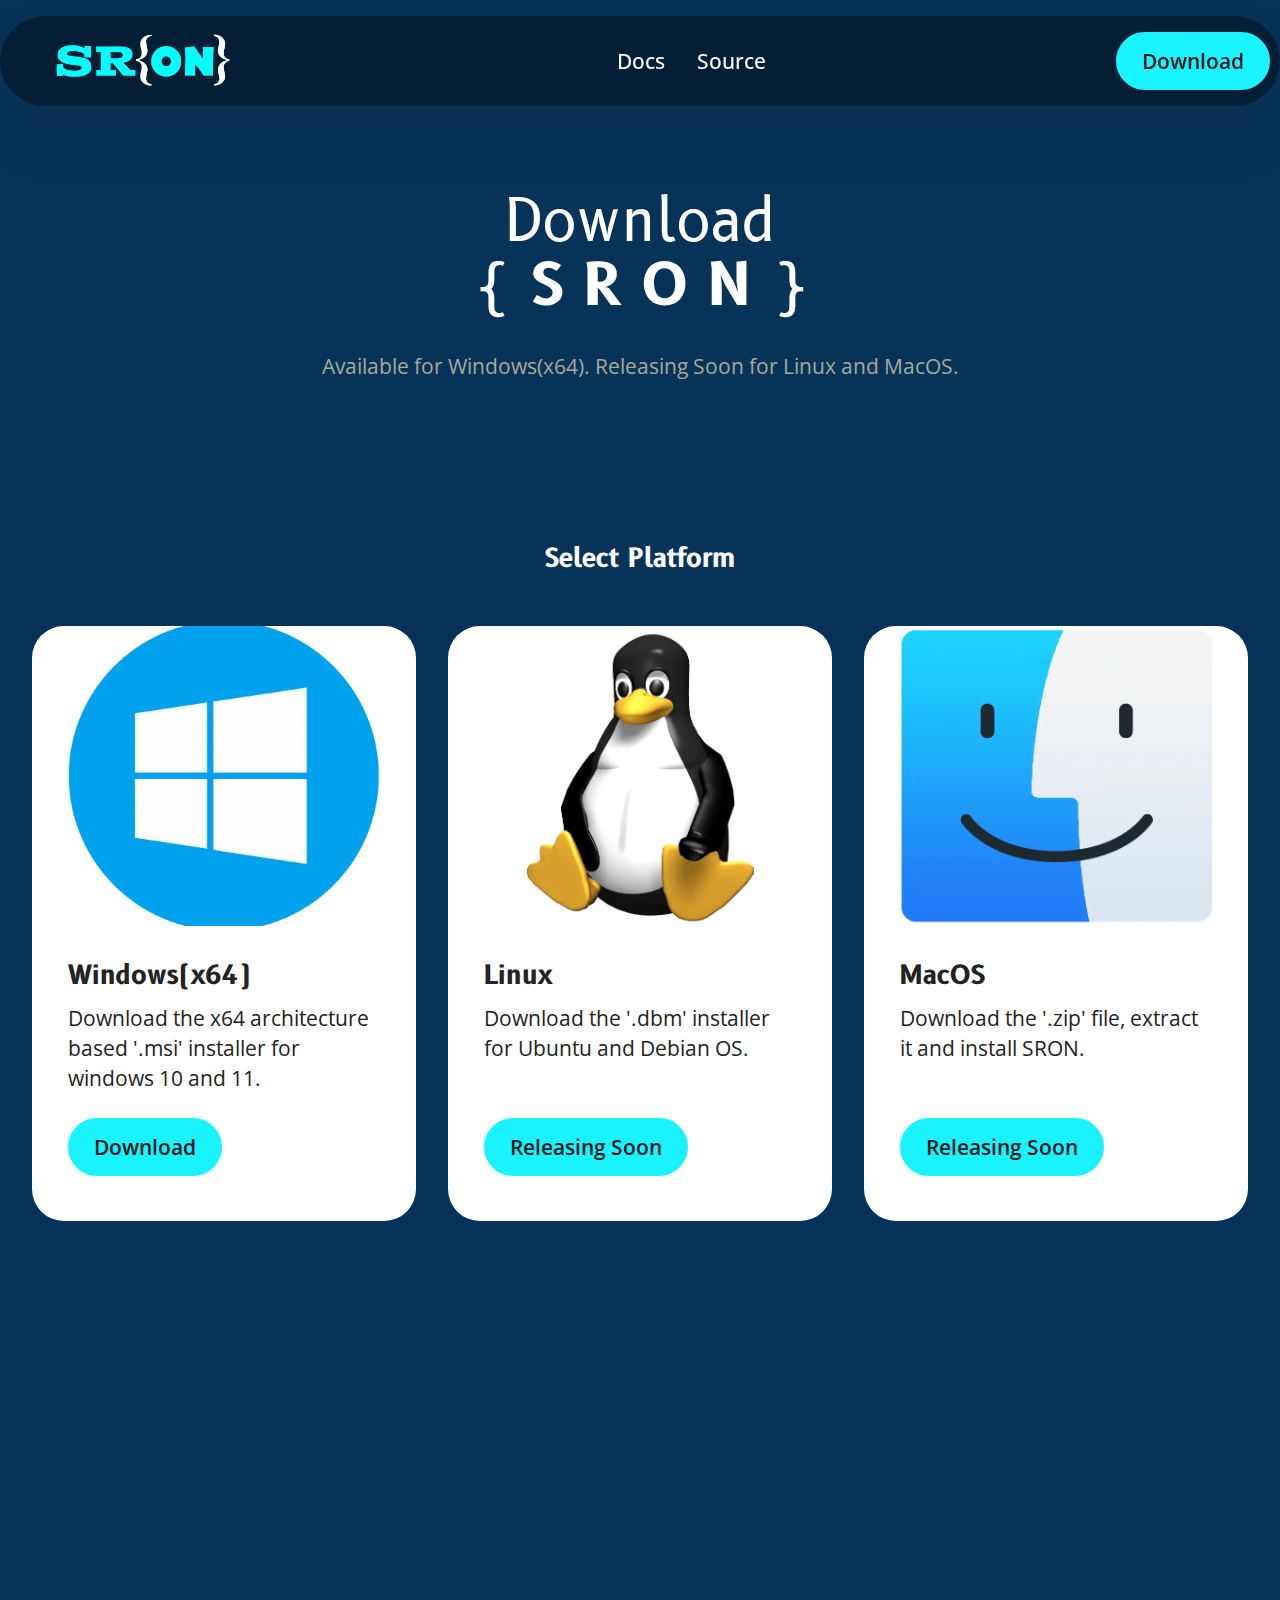
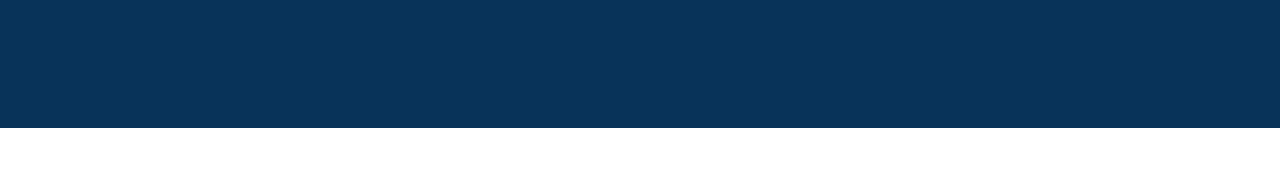
==== download.html @ e8e69938 "Add files via upload" ====
<!DOCTYPE html>
<html  >
<head>
  <!-- Site made with Mobirise Website Builder v5.9.18, https://mobirise.com -->
  <meta charset="UTF-8">
  <meta http-equiv="X-UA-Compatible" content="IE=edge">
  <meta name="generator" content="Mobirise v5.9.18, mobirise.com">
  <meta name="viewport" content="width=device-width, initial-scale=1, minimum-scale=1">
  <link rel="shortcut icon" href="assets/images/favicon-128x128.png" type="image/x-icon">
  <meta name="description" content="SRON - Blazingly Fast, Optimized, Dynamically Typed, Single Treaded, Procedural, Compiled + Interpreted Programming Language">
  
  
  <title>Download SRON</title>
  <link rel="stylesheet" href="assets/web/assets/mobirise-icons2/mobirise2.css">
  <link rel="stylesheet" href="assets/web/assets/mobirise-icons-bold/mobirise-icons-bold.css">
  <link rel="stylesheet" href="assets/bootstrap/css/bootstrap.min.css">
  <link rel="stylesheet" href="assets/bootstrap/css/bootstrap-grid.min.css">
  <link rel="stylesheet" href="assets/bootstrap/css/bootstrap-reboot.min.css">
  <link rel="stylesheet" href="assets/animatecss/animate.css">
  <link rel="stylesheet" href="assets/dropdown/css/style.css">
  <link rel="stylesheet" href="assets/socicon/css/styles.css">
  <link rel="stylesheet" href="assets/theme/css/style.css">
  <link rel="preload" href="https://fonts.googleapis.com/css?family=B612:400,400i,700,700i&display=swap" as="style" onload="this.onload=null;this.rel='stylesheet'">
  <noscript><link rel="stylesheet" href="https://fonts.googleapis.com/css?family=B612:400,400i,700,700i&display=swap"></noscript>
  <link rel="preload" href="https://fonts.googleapis.com/css?family=Open+Sans:300,400,500,600,700,800,300i,400i,500i,600i,700i,800i&display=swap" as="style" onload="this.onload=null;this.rel='stylesheet'">
  <noscript><link rel="stylesheet" href="https://fonts.googleapis.com/css?family=Open+Sans:300,400,500,600,700,800,300i,400i,500i,600i,700i,800i&display=swap"></noscript>
  <link rel="preload" as="style" href="assets/mobirise/css/mbr-additional.css?v=hbHsgL"><link rel="stylesheet" href="assets/mobirise/css/mbr-additional.css?v=hbHsgL" type="text/css">

  
  
  
</head>
<body>
  
  <section data-bs-version="5.1" class="menu menu1 cid-uccBBgouyg" once="menu" id="menu01-w">
	

	<nav class="navbar navbar-dropdown navbar-fixed-top navbar-expand-lg">
		<div class="container">
			<div class="navbar-brand">
				<span class="navbar-logo">
					<a href="index.html">
						<img src="assets/images/sron-transparent-1.webp" alt="SRON Logo" style="height: 4.1rem;">
					</a>
				</span>
				
			</div>
			<button class="navbar-toggler" type="button" data-toggle="collapse" data-bs-toggle="collapse" data-target="#navbarSupportedContent" data-bs-target="#navbarSupportedContent" aria-controls="navbarNavAltMarkup" aria-expanded="false" aria-label="Toggle navigation">
				<div class="hamburger">
					<span></span>
					<span></span>
					<span></span>
					<span></span>
				</div>
			</button>
			<div class="collapse navbar-collapse" id="navbarSupportedContent">
				<ul class="navbar-nav nav-dropdown" data-app-modern-menu="true"><li class="nav-item">
						<a class="nav-link link text-warning display-4" href="https://sron.gitbook.io/docs" aria-expanded="false" target="_blank">Docs</a>
					</li>
					<li class="nav-item">
						<a class="nav-link link text-warning display-4" href="https://github.com/saksham-joshi/SRON" target="_blank">Source</a>
					</li></ul>
				
				<div class="navbar-buttons mbr-section-btn"><a class="btn btn-primary display-4" href="download.html" target="_blank">Download</a></div>
			</div>
		</div>
	</nav>
</section>

<section data-bs-version="5.1" class="header16 cid-uccBBgJEHS" id="header16-x">
  

  
  

  <div class="text-center container-fluid">
    
    <div class="row justify-content-center">
      <div class="col-md-12 col-lg-9">
        <h1 class="mbr-section-title mbr-fonts-style mt-4 display-1">Download<br>{ <strong>S R O N</strong> }</h1>
        <p class="mbr-text mbr-fonts-style mt-4 display-7">Available for Windows(x64). Releasing Soon for Linux and MacOS.</p>
        
      </div>
    </div>
  </div>
</section>

<section data-bs-version="5.1" class="features4 start cid-uccBTXT3EG" id="features04-13">
	
	
	<div class="container">
		<div class="row justify-content-center">
			<div class="col-12 content-head">
				<div class="mbr-section-head mb-5">
					<h4 class="mbr-section-title mbr-fonts-style align-center mb-0 display-5"><strong>Select Platform</strong></h4>
					
					
				</div>
			</div>
		</div>
		<div class="row">
			<div class="item features-image col-12 col-md-6 col-lg-4">
				<div class="item-wrapper">
					<div class="item-img">
						<img src="assets/images/windows-os-logo-icon-134674-512x512.webp" alt="window_logo">
					</div>
					<div class="item-content">
						<h5 class="item-title mbr-fonts-style display-5"><strong>Windows(x64)</strong></h5>
						<p class="mbr-text mbr-fonts-style display-7">Download the x64 architecture based '.msi' installer for windows 10 and 11.</p>
						<div class="mbr-section-btn item-footer"><a href="" class="btn item-btn btn-primary display-7">Download</a></div>
					</div>

				</div>
			</div>
			<div class="item features-image col-12 col-md-6 col-lg-4">
				<div class="item-wrapper">
					<div class="item-img">
						<img src="assets/images/linux-logo-png-photo-815x652.webp" alt="linux_logo">
					</div>
					<div class="item-content">
						<h5 class="item-title mbr-fonts-style display-5"><strong>Linux</strong></h5>
						<p class="mbr-text mbr-fonts-style display-7">
							Download the '.dbm' installer for Ubuntu and Debian OS.</p>
						<div class="mbr-section-btn item-footer"><a href="" class="btn item-btn btn-primary display-7">Releasing Soon</a></div>
					</div>
				</div>
			</div>
			<div class="item features-image col-12 col-md-6 col-lg-4">
				<div class="item-wrapper">
					<div class="item-img">
						<img src="assets/images/pngegg-2-815x815.webp" alt="MacOs_logo">
					</div>
					<div class="item-content">
						<h5 class="item-title mbr-fonts-style display-5"><strong>MacOS</strong></h5>
						<p class="mbr-text mbr-fonts-style display-7">
							Download the '.zip' file, extract it and install SRON.<br>
						</p>
						<div class="mbr-section-btn item-footer"><a href="" class="btn item-btn btn-primary display-7">Releasing Soon</a></div>
					</div>
				</div>
			</div>
		</div>
	</div>
</section>

<section data-bs-version="5.1" class="footer3 cid-uccBBiaoMQ" once="footers" id="footer03-12">

        

    

    <div class="container">
        <div class="row">
            <div class="row-links">
                <ul class="header-menu">
                  
                  
                  
                  
                <li class="header-menu-item mbr-fonts-style display-5"><a href="https://sron.gitbook.io/docs" class="text-primary" target="_blank">Docs</a></li><li class="header-menu-item mbr-fonts-style display-5"><a href="https://sron.gitbook.io/docs/sample-codes" class="text-primary" target="_blank">Sample</a></li><li class="header-menu-item mbr-fonts-style display-5"><a href="index.html" class="text-primary" target="_blank">Home</a></li><li class="header-menu-item mbr-fonts-style display-5"><a href="https://www.linkedin.com/newsletters/7194010678465040385/" class="text-primary" target="_blank">Blogs</a>
                  </li></ul>
              </div>

            <div class="col-12 mt-4">
                <div class="social-row">
                    <div class="soc-item">
                        <a href="https://sron.gitbook.io/docs/donate" target="_blank">
                            <span class="mbr-iconfont display-7 mobi-mbri-cash mobi-mbri"></span>
                        </a>
                    </div>
                    <div class="soc-item">
                        <a href="https://x.com/sakshamjoshi27" target="_blank">
                            <span class="mbr-iconfont socicon-twitter socicon"></span>
                        </a>
                    </div>
                    <div class="soc-item">
                        <a href="https://www.instagram.com/sakshamjoshi27/" target="_blank">
                            <span class="mbr-iconfont socicon-instagram socicon"></span>
                        </a>
                    </div>
                    <div class="soc-item">
                        <a href="https://linkedin.com/in/sakshamjoshi27" target="_blank">
                            <span class="mbr-iconfont socicon-linkedin socicon"></span>
                        </a>
                    </div>
                    <div class="soc-item">
                        <a href="https://github.com/saksham-joshi/SRON" target="_blank">
                            <span class="mbr-iconfont mbrib-github"></span>
                        </a>
                    </div>
                </div>
            </div>
            <div class="col-12 mt-5">
                <p class="mbr-fonts-style copyright display-7">
                    © <em>Copyright</em>&nbsp; <strong>Saksham Joshi</strong> <em>- All Rights Reserved
                </em></p>
            </div>
        </div>
    </div>
</section><section class="display-7" style="padding: 0;align-items: center;justify-content: center;flex-wrap: wrap;    align-content: center;display: flex;position: relative;height: 4rem;"><a href="https://mobiri.se/3220496" style="flex: 1 1;height: 4rem;position: absolute;width: 100%;z-index: 1;"><img alt="Mobirise.com" style="height: 4rem;" src="[data-uri]"></a><p style="margin: 0;text-align: center;" class="display-7">Made with &#8204;</p><a style="z-index:1" href="https://mobirise.com">Mobirise.com </a></section><script src="assets/bootstrap/js/bootstrap.bundle.min.js"></script>  <script src="assets/smoothscroll/smooth-scroll.js"></script>  <script src="assets/ytplayer/index.js"></script>  <script src="assets/dropdown/js/navbar-dropdown.js"></script>  <script src="assets/theme/js/script.js"></script>  
  
  
 <div id="scrollToTop" class="scrollToTop mbr-arrow-up"><a style="text-align: center;"><i class="mbr-arrow-up-icon mbr-arrow-up-icon-cm cm-icon cm-icon-smallarrow-up"></i></a></div>
    <input name="animation" type="hidden">
  </body>
</html>
---- assets/web/assets/mobirise-icons2/mobirise2.css ----
@font-face {
  font-family: 'Moririse2';
  font-display: swap;
  src:  url('mobirise2.eot?f2bix4');
  src:  url('mobirise2.eot?f2bix4#iefix') format('embedded-opentype'),
    url('mobirise2.ttf?f2bix4') format('truetype'),
    url('mobirise2.woff?f2bix4') format('woff'),
    url('mobirise2.svg?f2bix4#mobirise2') format('svg');
  font-weight: normal;
  font-style: normal;
}

[class^="mobi-"], [class*=" mobi-"] {
  /* use !important to prevent issues with browser extensions that change fonts */
  font-family: 'Moririse2' !important;
  speak: none;
  font-style: normal;
  font-weight: normal;
  font-variant: normal;
  text-transform: none;
  line-height: 1;

  /* Better Font Rendering =========== */
  -webkit-font-smoothing: antialiased;
  -moz-osx-font-smoothing: grayscale;
}

.mobi-mbri-add-submenu:before {
  content: "\e900";
}
.mobi-mbri-alert:before {
  content: "\e901";
}
.mobi-mbri-align-center:before {
  content: "\e902";
}
.mobi-mbri-align-justify:before {
  content: "\e903";
}
.mobi-mbri-align-left:before {
  content: "\e904";
}
.mobi-mbri-align-right:before {
  content: "\e905";
}
.mobi-mbri-android:before {
  content: "\e906";
}
.mobi-mbri-apple:before {
  content: "\e907";
}
.mobi-mbri-arrow-down:before {
  content: "\e908";
}
.mobi-mbri-arrow-next:before {
  content: "\e909";
}
.mobi-mbri-arrow-prev:before {
  content: "\e90a";
}
.mobi-mbri-arrow-up:before {
  content: "\e90b";
}
.mobi-mbri-bold:before {
  content: "\e90c";
}
.mobi-mbri-bookmark:before {
  content: "\e90d";
}
.mobi-mbri-bootstrap:before {
  content: "\e90e";
}
.mobi-mbri-briefcase:before {
  content: "\e90f";
}
.mobi-mbri-browse:before {
  content: "\e910";
}
.mobi-mbri-bulleted-list:before {
  content: "\e911";
}
.mobi-mbri-calendar:before {
  content: "\e912";
}
.mobi-mbri-camera:before {
  content: "\e913";
}
.mobi-mbri-cart-add:before {
  content: "\e914";
}
.mobi-mbri-cart-full:before {
  content: "\e915";
}
.mobi-mbri-cash:before {
  content: "\e916";
}
.mobi-mbri-change-style:before {
  content: "\e917";
}
.mobi-mbri-chat:before {
  content: "\e918";
}
.mobi-mbri-clock:before {
  content: "\e919";
}
.mobi-mbri-close:before {
  content: "\e91a";
}
.mobi-mbri-cloud:before {
  content: "\e91b";
}
.mobi-mbri-code:before {
  content: "\e91c";
}
.mobi-mbri-contact-form:before {
  content: "\e91d";
}
.mobi-mbri-credit-card:before {
  content: "\e91e";
}
.mobi-mbri-cursor-click:before {
  content: "\e91f";
}
.mobi-mbri-cust-feedback:before {
  content: "\e920";
}
.mobi-mbri-database:before {
  content: "\e921";
}
.mobi-mbri-delivery:before {
  content: "\e922";
}
.mobi-mbri-desktop:before {
  content: "\e923";
}
.mobi-mbri-devices:before {
  content: "\e924";
}
.mobi-mbri-down:before {
  content: "\e925";
}
.mobi-mbri-download-2:before {
  content: "\e926";
}
.mobi-mbri-download:before {
  content: "\e927";
}
.mobi-mbri-drag-n-drop-2:before {
  content: "\e928";
}
.mobi-mbri-drag-n-drop:before {
  content: "\e929";
}
.mobi-mbri-edit-2:before {
  content: "\e92a";
}
.mobi-mbri-edit:before {
  content: "\e92b";
}
.mobi-mbri-error:before {
  content: "\e92c";
}
.mobi-mbri-extension:before {
  content: "\e92d";
}
.mobi-mbri-features:before {
  content: "\e92e";
}
.mobi-mbri-file:before {
  content: "\e92f";
}
.mobi-mbri-flag:before {
  content: "\e930";
}
.mobi-mbri-folder:before {
  content: "\e931";
}
.mobi-mbri-gift:before {
  content: "\e932";
}
.mobi-mbri-github:before {
  content: "\e933";
}
.mobi-mbri-globe-2:before {
  content: "\e934";
}
.mobi-mbri-globe:before {
  content: "\e935";
}
.mobi-mbri-growing-chart:before {
  content: "\e936";
}
.mobi-mbri-hearth:before {
  content: "\e937";
}
.mobi-mbri-help:before {
  content: "\e938";
}
.mobi-mbri-home:before {
  content: "\e939";
}
.mobi-mbri-hot-cup:before {
  content: "\e93a";
}
.mobi-mbri-idea:before {
  content: "\e93b";
}
.mobi-mbri-image-gallery:before {
  content: "\e93c";
}
.mobi-mbri-image-slider:before {
  content: "\e93d";
}
.mobi-mbri-info:before {
  content: "\e93e";
}
.mobi-mbri-italic:before {
  content: "\e93f";
}
.mobi-mbri-key:before {
  content: "\e940";
}
.mobi-mbri-laptop:before {
  content: "\e941";
}
.mobi-mbri-layers:before {
  content: "\e942";
}
.mobi-mbri-left-right:before {
  content: "\e943";
}
.mobi-mbri-left:before {
  content: "\e944";
}
.mobi-mbri-letter:before {
  content: "\e945";
}
.mobi-mbri-like:before {
  content: "\e946";
}
.mobi-mbri-link:before {
  content: "\e947";
}
.mobi-mbri-lock:before {
  content: "\e948";
}
.mobi-mbri-login:before {
  content: "\e949";
}
.mobi-mbri-logout:before {
  content: "\e94a";
}
.mobi-mbri-magic-stick:before {
  content: "\e94b";
}
.mobi-mbri-map-pin:before {
  content: "\e94c";
}
.mobi-mbri-menu:before {
  content: "\e94d";
}
.mobi-mbri-mobile-2:before {
  content: "\e94e";
}
.mobi-mbri-mobile-horizontal:before {
  content: "\e94f";
}
.mobi-mbri-mobile:before {
  content: "\e950";
}
.mobi-mbri-mobirise:before {
  content: "\e951";
}
.mobi-mbri-more-horizontal:before {
  content: "\e952";
}
.mobi-mbri-more-vertical:before {
  content: "\e953";
}
.mobi-mbri-music:before {
  content: "\e954";
}
.mobi-mbri-new-file:before {
  content: "\e955";
}
.mobi-mbri-numbered-list:before {
  content: "\e956";
}
.mobi-mbri-opened-folder:before {
  content: "\e957";
}
.mobi-mbri-pages:before {
  content: "\e958";
}
.mobi-mbri-paper-plane:before {
  content: "\e959";
}
.mobi-mbri-paperclip:before {
  content: "\e95a";
}
.mobi-mbri-phone:before {
  content: "\e95b";
}
.mobi-mbri-photo:before {
  content: "\e95c";
}
.mobi-mbri-photos:before {
  content: "\e95d";
}
.mobi-mbri-pin:before {
  content: "\e95e";
}
.mobi-mbri-play:before {
  content: "\e95f";
}
.mobi-mbri-plus:before {
  content: "\e960";
}
.mobi-mbri-preview:before {
  content: "\e961";
}
.mobi-mbri-print:before {
  content: "\e962";
}
.mobi-mbri-protect:before {
  content: "\e963";
}
.mobi-mbri-question:before {
  content: "\e964";
}
.mobi-mbri-quote-left:before {
  content: "\e965";
}
.mobi-mbri-quote-right:before {
  content: "\e966";
}
.mobi-mbri-redo:before {
  content: "\e967";
}
.mobi-mbri-refresh:before {
  content: "\e968";
}
.mobi-mbri-responsive-2:before {
  content: "\e969";
}
.mobi-mbri-responsive:before {
  content: "\e96a";
}
.mobi-mbri-right:before {
  content: "\e96b";
}
.mobi-mbri-rocket:before {
  content: "\e96c";
}
.mobi-mbri-sad-face:before {
  content: "\e96d";
}
.mobi-mbri-sale:before {
  content: "\e96e";
}
.mobi-mbri-save:before {
  content: "\e96f";
}
.mobi-mbri-search:before {
  content: "\e970";
}
.mobi-mbri-setting-2:before {
  content: "\e971";
}
.mobi-mbri-setting-3:before {
  content: "\e972";
}
.mobi-mbri-setting:before {
  content: "\e973";
}
.mobi-mbri-share:before {
  content: "\e974";
}
.mobi-mbri-shopping-bag:before {
  content: "\e975";
}
.mobi-mbri-shopping-basket:before {
  content: "\e976";
}
.mobi-mbri-shopping-cart:before {
  content: "\e977";
}
.mobi-mbri-sites:before {
  content: "\e978";
}
.mobi-mbri-smile-face:before {
  content: "\e979";
}
.mobi-mbri-speed:before {
  content: "\e97a";
}
.mobi-mbri-star:before {
  content: "\e97b";
}
.mobi-mbri-success:before {
  content: "\e97c";
}
.mobi-mbri-sun:before {
  content: "\e97d";
}
.mobi-mbri-sun2:before {
  content: "\e97e";
}
.mobi-mbri-tablet-vertical:before {
  content: "\e97f";
}
.mobi-mbri-tablet:before {
  content: "\e980";
}
.mobi-mbri-target:before {
  content: "\e981";
}
.mobi-mbri-timer:before {
  content: "\e982";
}
.mobi-mbri-to-ftp:before {
  content: "\e983";
}
.mobi-mbri-to-local-drive:before {
  content: "\e984";
}
.mobi-mbri-touch-swipe:before {
  content: "\e985";
}
.mobi-mbri-touch:before {
  content: "\e986";
}
.mobi-mbri-trash:before {
  content: "\e987";
}
.mobi-mbri-underline:before {
  content: "\e988";
}
.mobi-mbri-undo:before {
  content: "\e989";
}
.mobi-mbri-unlink:before {
  content: "\e98a";
}
.mobi-mbri-unlock:before {
  content: "\e98b";
}
.mobi-mbri-up-down:before {
  content: "\e98c";
}
.mobi-mbri-up:before {
  content: "\e98d";
}
.mobi-mbri-update:before {
  content: "\e98e";
}
.mobi-mbri-upload-2:before {
  content: "\e98f";
}
.mobi-mbri-upload:before {
  content: "\e990";
}
.mobi-mbri-user-2:before {
  content: "\e991";
}
.mobi-mbri-user:before {
  content: "\e992";
}
.mobi-mbri-users:before {
  content: "\e993";
}
.mobi-mbri-video-play:before {
  content: "\e994";
}
.mobi-mbri-video:before {
  content: "\e995";
}
.mobi-mbri-watch:before {
  content: "\e996";
}
.mobi-mbri-website-theme-2:before {
  content: "\e997";
}
.mobi-mbri-website-theme:before {
  content: "\e998";
}
.mobi-mbri-wifi:before {
  content: "\e999";
}
.mobi-mbri-windows:before {
  content: "\e99a";
}
.mobi-mbri-zoom-in:before {
  content: "\e99b";
}
.mobi-mbri-zoom-out:before {
  content: "\e99c";
}
---- assets/web/assets/mobirise-icons-bold/mobirise-icons-bold.css ----
@font-face {
  font-family: 'mobirise-icons-bold';
  font-display: swap;
  src:  url('mobirise-icons-bold.eot?m1l4yr');
  src:  url('mobirise-icons-bold.eot?m1l4yr#iefix') format('embedded-opentype'),
    url('mobirise-icons-bold.ttf?m1l4yr') format('truetype'),
    url('mobirise-icons-bold.woff?m1l4yr') format('woff'),
    url('mobirise-icons-bold.svg?m1l4yr#mobirise-icons-bold') format('svg');
  font-weight: normal;
  font-style: normal;
}

[class^="mbrib-"], [class*="mbrib-"] {
  /* use !important to prevent issues with browser extensions that change fonts */
  font-family: 'mobirise-icons-bold' !important;
  speak: none;
  font-style: normal;
  font-weight: normal;
  font-variant: normal;
  text-transform: none;
  line-height: 1;

  /* Better Font Rendering =========== */
  -webkit-font-smoothing: antialiased;
  -moz-osx-font-smoothing: grayscale;
}

.mbrib-add-submenu:before {
  content: "\e900";
}
.mbrib-alert:before {
  content: "\e901";
}
.mbrib-align-center:before {
  content: "\e902";
}
.mbrib-align-justify:before {
  content: "\e903";
}
.mbrib-align-left:before {
  content: "\e904";
}
.mbrib-align-right:before {
  content: "\e905";
}
.mbrib-android:before {
  content: "\e906";
}
.mbrib-apple:before {
  content: "\e907";
}
.mbrib-arrow-down:before {
  content: "\e908";
}
.mbrib-arrow-next:before {
  content: "\e909";
}
.mbrib-arrow-prev:before {
  content: "\e90a";
}
.mbrib-arrow-up:before {
  content: "\e90b";
}
.mbrib-bold:before {
  content: "\e90c";
}
.mbrib-bookmark:before {
  content: "\e90d";
}
.mbrib-bootstrap:before {
  content: "\e90e";
}
.mbrib-briefcase:before {
  content: "\e90f";
}
.mbrib-browse:before {
  content: "\e910";
}
.mbrib-bulleted-list:before {
  content: "\e911";
}
.mbrib-calendar:before {
  content: "\e912";
}
.mbrib-camera:before {
  content: "\e913";
}
.mbrib-cart-add:before {
  content: "\e914";
}
.mbrib-cart-full:before {
  content: "\e915";
}
.mbrib-cash:before {
  content: "\e916";
}
.mbrib-change-style:before {
  content: "\e917";
}
.mbrib-chat:before {
  content: "\e918";
}
.mbrib-clock:before {
  content: "\e919";
}
.mbrib-close:before {
  content: "\e91a";
}
.mbrib-cloud:before {
  content: "\e91b";
}
.mbrib-code:before {
  content: "\e91c";
}
.mbrib-contact-form:before {
  content: "\e91d";
}
.mbrib-credit-card:before {
  content: "\e91e";
}
.mbrib-cursor-click:before {
  content: "\e91f";
}
.mbrib-cust-feedback:before {
  content: "\e920";
}
.mbrib-database:before {
  content: "\e921";
}
.mbrib-delivery:before {
  content: "\e922";
}
.mbrib-desktop:before {
  content: "\e923";
}
.mbrib-devices:before {
  content: "\e924";
}
.mbrib-down:before {
  content: "\e925";
}
.mbrib-download:before {
  content: "\e926";
}
.mbrib-drag-n-drop:before {
  content: "\e927";
}
.mbrib-drag-n-drop2:before {
  content: "\e928";
}
.mbrib-edit:before {
  content: "\e929";
}
.mbrib-edit2:before {
  content: "\e92a";
}
.mbrib-error:before {
  content: "\e92b";
}
.mbrib-extension:before {
  content: "\e92c";
}
.mbrib-features:before {
  content: "\e92d";
}
.mbrib-file:before {
  content: "\e92e";
}
.mbrib-flag:before {
  content: "\e92f";
}
.mbrib-folder:before {
  content: "\e930";
}
.mbrib-gift:before {
  content: "\e931";
}
.mbrib-github:before {
  content: "\e932";
}
.mbrib-globe-2:before {
  content: "\e933";
}
.mbrib-globe:before {
  content: "\e934";
}
.mbrib-growing-chart:before {
  content: "\e935";
}
.mbrib-hearth:before {
  content: "\e936";
}
.mbrib-help:before {
  content: "\e937";
}
.mbrib-home:before {
  content: "\e938";
}
.mbrib-hot-cup:before {
  content: "\e939";
}
.mbrib-idea:before {
  content: "\e93a";
}
.mbrib-image-gallery:before {
  content: "\e93b";
}
.mbrib-image-slider:before {
  content: "\e93c";
}
.mbrib-info:before {
  content: "\e93d";
}
.mbrib-italic:before {
  content: "\e93e";
}
.mbrib-key:before {
  content: "\e93f";
}
.mbrib-laptop:before {
  content: "\e940";
}
.mbrib-layers:before {
  content: "\e941";
}
.mbrib-left-right:before {
  content: "\e942";
}
.mbrib-left:before {
  content: "\e943";
}
.mbrib-letter:before {
  content: "\e944";
}
.mbrib-like:before {
  content: "\e945";
}
.mbrib-link:before {
  content: "\e946";
}
.mbrib-lock:before {
  content: "\e947";
}
.mbrib-login:before {
  content: "\e948";
}
.mbrib-logout:before {
  content: "\e949";
}
.mbrib-magic-stick:before {
  content: "\e94a";
}
.mbrib-map-pin:before {
  content: "\e94b";
}
.mbrib-menu:before {
  content: "\e94c";
}
.mbrib-mobile:before {
  content: "\e94d";
}
.mbrib-mobile2:before {
  content: "\e94e";
}
.mbrib-mobirise:before {
  content: "\e94f";
}
.mbrib-more-horizontal:before {
  content: "\e950";
}
.mbrib-more-vertical:before {
  content: "\e951";
}
.mbrib-music:before {
  content: "\e952";
}
.mbrib-new-file:before {
  content: "\e953";
}
.mbrib-numbered-list:before {
  content: "\e954";
}
.mbrib-opened-folder:before {
  content: "\e955";
}
.mbrib-pages:before {
  content: "\e956";
}
.mbrib-paper-plane:before {
  content: "\e957";
}
.mbrib-paperclip:before {
  content: "\e958";
}
.mbrib-photo:before {
  content: "\e959";
}
.mbrib-photos:before {
  content: "\e95a";
}
.mbrib-pin:before {
  content: "\e95b";
}
.mbrib-play:before {
  content: "\e95c";
}
.mbrib-plus:before {
  content: "\e95d";
}
.mbrib-preview:before {
  content: "\e95e";
}
.mbrib-print:before {
  content: "\e95f";
}
.mbrib-protect:before {
  content: "\e960";
}
.mbrib-question:before {
  content: "\e961";
}
.mbrib-quote-left:before {
  content: "\e962";
}
.mbrib-quote-right:before {
  content: "\e963";
}
.mbrib-redo:before {
  content: "\e964";
}
.mbrib-refresh:before {
  content: "\e965";
}
.mbrib-responsive:before {
  content: "\e966";
}
.mbrib-right:before {
  content: "\e967";
}
.mbrib-rocket:before {
  content: "\e968";
}
.mbrib-sad-face:before {
  content: "\e969";
}
.mbrib-sale:before {
  content: "\e96a";
}
.mbrib-save:before {
  content: "\e96b";
}
.mbrib-search:before {
  content: "\e96c";
}
.mbrib-setting:before {
  content: "\e96d";
}
.mbrib-setting2:before {
  content: "\e96e";
}
.mbrib-setting3:before {
  content: "\e96f";
}
.mbrib-share:before {
  content: "\e970";
}
.mbrib-shopping-bag:before {
  content: "\e971";
}
.mbrib-shopping-basket:before {
  content: "\e972";
}
.mbrib-shopping-cart:before {
  content: "\e973";
}
.mbrib-sites:before {
  content: "\e974";
}
.mbrib-smile-face:before {
  content: "\e975";
}
.mbrib-speed:before {
  content: "\e976";
}
.mbrib-star:before {
  content: "\e977";
}
.mbrib-success:before {
  content: "\e978";
}
.mbrib-sun:before {
  content: "\e979";
}
.mbrib-sun2:before {
  content: "\e97a";
}
.mbrib-tablet-vertical:before {
  content: "\e97b";
}
.mbrib-tablet:before {
  content: "\e97c";
}
.mbrib-target:before {
  content: "\e97d";
}
.mbrib-timer:before {
  content: "\e97e";
}
.mbrib-to-ftp:before {
  content: "\e97f";
}
.mbrib-to-local-drive:before {
  content: "\e980";
}
.mbrib-touch-swipe:before {
  content: "\e981";
}
.mbrib-touch:before {
  content: "\e982";
}
.mbrib-trash:before {
  content: "\e983";
}
.mbrib-underline:before {
  content: "\e984";
}
.mbrib-undo:before {
  content: "\e985";
}
.mbrib-unlink:before {
  content: "\e986";
}
.mbrib-unlock:before {
  content: "\e987";
}
.mbrib-up-down:before {
  content: "\e988";
}
.mbrib-up:before {
  content: "\e989";
}
.mbrib-update:before {
  content: "\e98a";
}
.mbrib-upload:before {
  content: "\e98b";
}
.mbrib-user:before {
  content: "\e98c";
}
.mbrib-user2:before {
  content: "\e98d";
}
.mbrib-users:before {
  content: "\e98e";
}
.mbrib-video-play:before {
  content: "\e98f";
}
.mbrib-video:before {
  content: "\e990";
}
.mbrib-watch:before {
  content: "\e991";
}
.mbrib-website-theme:before {
  content: "\e992";
}
.mbrib-wifi:before {
  content: "\e993";
}
.mbrib-windows:before {
  content: "\e994";
}
.mbrib-zoom-out:before {
  content: "\e995";
}
---- assets/dropdown/css/style.css ----
.navbar-dropdown {
  left: 0;
  padding: 0;
  position: absolute;
  right: 0;
  top: 0;
  transition: all 0.45s ease;
  z-index: 1030;
  background: #282828; }
  .navbar-dropdown .navbar-logo {
    margin-right: 0.8rem;
    transition: margin 0.3s ease-in-out;
    vertical-align: middle; }
    .navbar-dropdown .navbar-logo img {
      height: 3.125rem;
      transition: all 0.3s ease-in-out; }
    .navbar-dropdown .navbar-logo.mbr-iconfont {
      font-size: 3.125rem;
      line-height: 3.125rem; }
  .navbar-dropdown .navbar-caption {
    font-weight: 700;
    white-space: normal;
    vertical-align: -4px;
    line-height: 3.125rem !important; }
    .navbar-dropdown .navbar-caption, .navbar-dropdown .navbar-caption:hover {
      color: inherit;
      text-decoration: none; }
  .navbar-dropdown .mbr-iconfont + .navbar-caption {
    vertical-align: -1px; }
  .navbar-dropdown.navbar-fixed-top {
    position: fixed; }
  .navbar-dropdown .navbar-brand span {
    vertical-align: -4px; }
  .navbar-dropdown.bg-color.transparent {
    background: none; }
  .navbar-dropdown.navbar-short .navbar-brand {
    padding: 0.625rem 0; }
    .navbar-dropdown.navbar-short .navbar-brand span {
      vertical-align: -1px; }
  .navbar-dropdown.navbar-short .navbar-caption {
    line-height: 2.375rem !important;
    vertical-align: -2px; }
  .navbar-dropdown.navbar-short .navbar-logo {
    margin-right: 0.5rem; }
    .navbar-dropdown.navbar-short .navbar-logo img {
      height: 2.375rem; }
    .navbar-dropdown.navbar-short .navbar-logo.mbr-iconfont {
      font-size: 2.375rem;
      line-height: 2.375rem; }
  .navbar-dropdown.navbar-short .mbr-table-cell {
    height: 3.625rem; }
  .navbar-dropdown .navbar-close {
    left: 0.6875rem;
    position: fixed;
    top: 0.75rem;
    z-index: 1000; }
  .navbar-dropdown .hamburger-icon {
    content: "";
    display: inline-block;
    vertical-align: middle;
    width: 16px;
    -webkit-box-shadow: 0 -6px 0 1px #282828,0 0 0 1px #282828,0 6px 0 1px #282828;
    -moz-box-shadow: 0 -6px 0 1px #282828,0 0 0 1px #282828,0 6px 0 1px #282828;
    box-shadow: 0 -6px 0 1px #282828,0 0 0 1px #282828,0 6px 0 1px #282828; }

.dropdown-menu .dropdown-toggle[data-toggle="dropdown-submenu"]::after {
  border-bottom: 0.35em solid transparent;
  border-left: 0.35em solid;
  border-right: 0;
  border-top: 0.35em solid transparent;
  margin-left: 0.3rem; }

.dropdown-menu .dropdown-item:focus {
  outline: 0; }

.nav-dropdown {
  font-size: 0.75rem;
  font-weight: 500;
  height: auto !important; }
  .nav-dropdown .nav-btn {
    padding-left: 1rem; }
  .nav-dropdown .link {
    margin: .667em 1.667em;
    font-weight: 500;
    padding: 0;
    transition: color .2s ease-in-out; }
    .nav-dropdown .link.dropdown-toggle {
      margin-right: 2.583em; }
      .nav-dropdown .link.dropdown-toggle::after {
        margin-left: .25rem;
        border-top: 0.35em solid;
        border-right: 0.35em solid transparent;
        border-left: 0.35em solid transparent;
        border-bottom: 0; }
      .nav-dropdown .link.dropdown-toggle[aria-expanded="true"] {
        margin: 0;
        padding: 0.667em 3.263em  0.667em 1.667em; }
  .nav-dropdown .link::after,
  .nav-dropdown .dropdown-item::after {
    color: inherit; }
  .nav-dropdown .btn {
    font-size: 0.75rem;
    font-weight: 700;
    letter-spacing: 0;
    margin-bottom: 0;
    padding-left: 1.25rem;
    padding-right: 1.25rem; }
  .nav-dropdown .dropdown-menu {
    border-radius: 0;
    border: 0;
    left: 0;
    margin: 0;
    padding-bottom: 1.25rem;
    padding-top: 1.25rem;
    position: relative; }
  .nav-dropdown .dropdown-submenu {
    margin-left: 0.125rem;
    top: 0; }
  .nav-dropdown .dropdown-item {
    font-weight: 500;
    line-height: 2;
    padding: 0.3846em 4.615em 0.3846em 1.5385em;
    position: relative;
    transition: color .2s ease-in-out, background-color .2s ease-in-out; }
    .nav-dropdown .dropdown-item::after {
      margin-top: -0.3077em;
      position: absolute;
      right: 1.1538em;
      top: 50%; }
    .nav-dropdown .dropdown-item:focus, .nav-dropdown .dropdown-item:hover {
      background: none; }

@media (max-width: 767px) {
  .nav-dropdown.navbar-toggleable-sm {
    bottom: 0;
    display: none;
    left: 0;
    overflow-x: hidden;
    position: fixed;
    top: 0;
    transform: translateX(-100%);
    -ms-transform: translateX(-100%);
    -webkit-transform: translateX(-100%);
    width: 18.75rem;
    z-index: 999; } }
.nav-dropdown.navbar-toggleable-xl {
  bottom: 0;
  display: none;
  left: 0;
  overflow-x: hidden;
  position: fixed;
  top: 0;
  transform: translateX(-100%);
  -ms-transform: translateX(-100%);
  -webkit-transform: translateX(-100%);
  width: 18.75rem;
  z-index: 999; }

.nav-dropdown-sm {
  display: block !important;
  overflow-x: hidden;
  overflow: auto;
  padding-top: 3.875rem; }
  .nav-dropdown-sm::after {
    content: "";
    display: block;
    height: 3rem;
    width: 100%; }
  .nav-dropdown-sm.collapse.in ~ .navbar-close {
    display: block !important; }
  .nav-dropdown-sm.collapsing, .nav-dropdown-sm.collapse.in {
    transform: translateX(0);
    -ms-transform: translateX(0);
    -webkit-transform: translateX(0);
    transition: all 0.25s ease-out;
    -webkit-transition: all 0.25s ease-out;
    background: #282828; }
  .nav-dropdown-sm.collapsing[aria-expanded="false"] {
    transform: translateX(-100%);
    -ms-transform: translateX(-100%);
    -webkit-transform: translateX(-100%); }
  .nav-dropdown-sm .nav-item {
    display: block;
    margin-left: 0 !important;
    padding-left: 0; }
  .nav-dropdown-sm .link,
  .nav-dropdown-sm .dropdown-item {
    border-top: 1px dotted rgba(255, 255, 255, 0.1);
    font-size: 0.8125rem;
    line-height: 1.6;
    margin: 0 !important;
    padding: 0.875rem 2.4rem 0.875rem 1.5625rem !important;
    position: relative;
    white-space: normal; }
    .nav-dropdown-sm .link:focus, .nav-dropdown-sm .link:hover,
    .nav-dropdown-sm .dropdown-item:focus,
    .nav-dropdown-sm .dropdown-item:hover {
      background: rgba(0, 0, 0, 0.2) !important;
      color: #c0a375; }
  .nav-dropdown-sm .nav-btn {
    position: relative;
    padding: 1.5625rem 1.5625rem 0 1.5625rem; }
    .nav-dropdown-sm .nav-btn::before {
      border-top: 1px dotted rgba(255, 255, 255, 0.1);
      content: "";
      left: 0;
      position: absolute;
      top: 0;
      width: 100%; }
    .nav-dropdown-sm .nav-btn + .nav-btn {
      padding-top: 0.625rem; }
      .nav-dropdown-sm .nav-btn + .nav-btn::before {
        display: none; }
  .nav-dropdown-sm .btn {
    padding: 0.625rem 0; }
  .nav-dropdown-sm .dropdown-toggle[data-toggle="dropdown-submenu"]::after {
    margin-left: .25rem;
    border-top: 0.35em solid;
    border-right: 0.35em solid transparent;
    border-left: 0.35em solid transparent;
    border-bottom: 0; }
  .nav-dropdown-sm .dropdown-toggle[data-toggle="dropdown-submenu"][aria-expanded="true"]::after {
    border-top: 0;
    border-right: 0.35em solid transparent;
    border-left: 0.35em solid transparent;
    border-bottom: 0.35em solid; }
  .nav-dropdown-sm .dropdown-menu {
    margin: 0;
    padding: 0;
    position: relative;
    top: 0;
    left: 0;
    width: 100%;
    border: 0;
    float: none;
    border-radius: 0;
    background: none; }
  .nav-dropdown-sm .dropdown-submenu {
    left: 100%;
    margin-left: 0.125rem;
    margin-top: -1.25rem;
    top: 0; }

.navbar-toggleable-sm .nav-dropdown .dropdown-menu {
  position: absolute; }

.navbar-toggleable-sm .nav-dropdown .dropdown-submenu {
  left: 100%;
  margin-left: 0.125rem;
  margin-top: -1.25rem;
  top: 0; }

.navbar-toggleable-sm.opened .nav-dropdown .dropdown-menu {
  position: relative; }

.navbar-toggleable-sm.opened .nav-dropdown .dropdown-submenu {
  left: 0;
  margin-left: 00rem;
  margin-top: 0rem;
  top: 0; }

.is-builder .nav-dropdown.collapsing {
  transition: none !important; }
---- assets/socicon/css/styles.css ----
@charset "UTF-8";

@font-face {
  font-family: 'Socicon';
  src:  url('../fonts/socicon.eot');
  src:  url('../fonts/socicon.eot?#iefix') format('embedded-opentype'),
    url('../fonts/socicon.woff2') format('woff2'),
    url('../fonts/socicon.ttf') format('truetype'),
    url('../fonts/socicon.woff') format('woff'),
    url('../fonts/socicon.svg#socicon') format('svg');
  font-weight: normal;
  font-style: normal;
  font-display: swap;
}

[data-icon]:before {
  font-family: "socicon" !important;
  content: attr(data-icon);
  font-style: normal !important;
  font-weight: normal !important;
  font-variant: normal !important;
  text-transform: none !important;
  speak: none;
  line-height: 1;
  -webkit-font-smoothing: antialiased;
  -moz-osx-font-smoothing: grayscale;
}

[class^="socicon-"], [class*=" socicon-"] {
  /* use !important to prevent issues with browser extensions that change fonts */
  font-family: 'Socicon' !important;
  speak: none;
  font-style: normal;
  font-weight: normal;
  font-variant: normal;
  text-transform: none;
  line-height: 1;

  /* Better Font Rendering =========== */
  -webkit-font-smoothing: antialiased;
  -moz-osx-font-smoothing: grayscale;
}

.socicon-500px:before {
  content: "\e000";
}
.socicon-8tracks:before {
  content: "\e001";
}
.socicon-airbnb:before {
  content: "\e002";
}
.socicon-alliance:before {
  content: "\e003";
}
.socicon-amazon:before {
  content: "\e004";
}
.socicon-amplement:before {
  content: "\e005";
}
.socicon-android:before {
  content: "\e006";
}
.socicon-angellist:before {
  content: "\e007";
}
.socicon-apple:before {
  content: "\e008";
}
.socicon-appnet:before {
  content: "\e009";
}
.socicon-baidu:before {
  content: "\e00a";
}
.socicon-bandcamp:before {
  content: "\e00b";
}
.socicon-battlenet:before {
  content: "\e00c";
}
.socicon-mixer:before {
  content: "\e00d";
}
.socicon-bebee:before {
  content: "\e00e";
}
.socicon-bebo:before {
  content: "\e00f";
}
.socicon-behance:before {
  content: "\e010";
}
.socicon-blizzard:before {
  content: "\e011";
}
.socicon-blogger:before {
  content: "\e012";
}
.socicon-buffer:before {
  content: "\e013";
}
.socicon-chrome:before {
  content: "\e014";
}
.socicon-coderwall:before {
  content: "\e015";
}
.socicon-curse:before {
  content: "\e016";
}
.socicon-dailymotion:before {
  content: "\e017";
}
.socicon-deezer:before {
  content: "\e018";
}
.socicon-delicious:before {
  content: "\e019";
}
.socicon-deviantart:before {
  content: "\e01a";
}
.socicon-diablo:before {
  content: "\e01b";
}
.socicon-digg:before {
  content: "\e01c";
}
.socicon-discord:before {
  content: "\e01d";
}
.socicon-disqus:before {
  content: "\e01e";
}
.socicon-douban:before {
  content: "\e01f";
}
.socicon-draugiem:before {
  content: "\e020";
}
.socicon-dribbble:before {
  content: "\e021";
}
.socicon-drupal:before {
  content: "\e022";
}
.socicon-ebay:before {
  content: "\e023";
}
.socicon-ello:before {
  content: "\e024";
}
.socicon-endomodo:before {
  content: "\e025";
}
.socicon-envato:before {
  content: "\e026";
}
.socicon-etsy:before {
  content: "\e027";
}
.socicon-facebook:before {
  content: "\e028";
}
.socicon-feedburner:before {
  content: "\e029";
}
.socicon-filmweb:before {
  content: "\e02a";
}
.socicon-firefox:before {
  content: "\e02b";
}
.socicon-flattr:before {
  content: "\e02c";
}
.socicon-flickr:before {
  content: "\e02d";
}
.socicon-formulr:before {
  content: "\e02e";
}
.socicon-forrst:before {
  content: "\e02f";
}
.socicon-foursquare:before {
  content: "\e030";
}
.socicon-friendfeed:before {
  content: "\e031";
}
.socicon-github:before {
  content: "\e032";
}
.socicon-goodreads:before {
  content: "\e033";
}
.socicon-google:before {
  content: "\e034";
}
.socicon-googlescholar:before {
  content: "\e035";
}
.socicon-googlegroups:before {
  content: "\e036";
}
.socicon-googlephotos:before {
  content: "\e037";
}
.socicon-googleplus:before {
  content: "\e038";
}
.socicon-grooveshark:before {
  content: "\e039";
}
.socicon-hackerrank:before {
  content: "\e03a";
}
.socicon-hearthstone:before {
  content: "\e03b";
}
.socicon-hellocoton:before {
  content: "\e03c";
}
.socicon-heroes:before {
  content: "\e03d";
}
.socicon-smashcast:before {
  content: "\e03e";
}
.socicon-horde:before {
  content: "\e03f";
}
.socicon-houzz:before {
  content: "\e040";
}
.socicon-icq:before {
  content: "\e041";
}
.socicon-identica:before {
  content: "\e042";
}
.socicon-imdb:before {
  content: "\e043";
}
.socicon-instagram:before {
  content: "\e044";
}
.socicon-issuu:before {
  content: "\e045";
}
.socicon-istock:before {
  content: "\e046";
}
.socicon-itunes:before {
  content: "\e047";
}
.socicon-keybase:before {
  content: "\e048";
}
.socicon-lanyrd:before {
  content: "\e049";
}
.socicon-lastfm:before {
  content: "\e04a";
}
.socicon-line:before {
  content: "\e04b";
}
.socicon-linkedin:before {
  content: "\e04c";
}
.socicon-livejournal:before {
  content: "\e04d";
}
.socicon-lyft:before {
  content: "\e04e";
}
.socicon-macos:before {
  content: "\e04f";
}
.socicon-mail:before {
  content: "\e050";
}
.socicon-medium:before {
  content: "\e051";
}
.socicon-meetup:before {
  content: "\e052";
}
.socicon-mixcloud:before {
  content: "\e053";
}
.socicon-modelmayhem:before {
  content: "\e054";
}
.socicon-mumble:before {
  content: "\e055";
}
.socicon-myspace:before {
  content: "\e056";
}
.socicon-newsvine:before {
  content: "\e057";
}
.socicon-nintendo:before {
  content: "\e058";
}
.socicon-npm:before {
  content: "\e059";
}
.socicon-odnoklassniki:before {
  content: "\e05a";
}
.socicon-openid:before {
  content: "\e05b";
}
.socicon-opera:before {
  content: "\e05c";
}
.socicon-outlook:before {
  content: "\e05d";
}
.socicon-overwatch:before {
  content: "\e05e";
}
.socicon-patreon:before {
  content: "\e05f";
}
.socicon-paypal:before {
  content: "\e060";
}
.socicon-periscope:before {
  content: "\e061";
}
.socicon-persona:before {
  content: "\e062";
}
.socicon-pinterest:before {
  content: "\e063";
}
.socicon-play:before {
  content: "\e064";
}
.socicon-player:before {
  content: "\e065";
}
.socicon-playstation:before {
  content: "\e066";
}
.socicon-pocket:before {
  content: "\e067";
}
.socicon-qq:before {
  content: "\e068";
}
.socicon-quora:before {
  content: "\e069";
}
.socicon-raidcall:before {
  content: "\e06a";
}
.socicon-ravelry:before {
  content: "\e06b";
}
.socicon-reddit:before {
  content: "\e06c";
}
.socicon-renren:before {
  content: "\e06d";
}
.socicon-researchgate:before {
  content: "\e06e";
}
.socicon-residentadvisor:before {
  content: "\e06f";
}
.socicon-reverbnation:before {
  content: "\e070";
}
.socicon-rss:before {
  content: "\e071";
}
.socicon-sharethis:before {
  content: "\e072";
}
.socicon-skype:before {
  content: "\e073";
}
.socicon-slideshare:before {
  content: "\e074";
}
.socicon-smugmug:before {
  content: "\e075";
}
.socicon-snapchat:before {
  content: "\e076";
}
.socicon-songkick:before {
  content: "\e077";
}
.socicon-soundcloud:before {
  content: "\e078";
}
.socicon-spotify:before {
  content: "\e079";
}
.socicon-stackexchange:before {
  content: "\e07a";
}
.socicon-stackoverflow:before {
  content: "\e07b";
}
.socicon-starcraft:before {
  content: "\e07c";
}
.socicon-stayfriends:before {
  content: "\e07d";
}
.socicon-steam:before {
  content: "\e07e";
}
.socicon-storehouse:before {
  content: "\e07f";
}
.socicon-strava:before {
  content: "\e080";
}
.socicon-streamjar:before {
  content: "\e081";
}
.socicon-stumbleupon:before {
  content: "\e082";
}
.socicon-swarm:before {
  content: "\e083";
}
.socicon-teamspeak:before {
  content: "\e084";
}
.socicon-teamviewer:before {
  content: "\e085";
}
.socicon-technorati:before {
  content: "\e086";
}
.socicon-telegram:before {
  content: "\e087";
}
.socicon-tripadvisor:before {
  content: "\e088";
}
.socicon-tripit:before {
  content: "\e089";
}
.socicon-triplej:before {
  content: "\e08a";
}
.socicon-tumblr:before {
  content: "\e08b";
}
.socicon-twitch:before {
  content: "\e08c";
}
.socicon-twitter:before {
  content: "\e08d";
}
.socicon-uber:before {
  content: "\e08e";
}
.socicon-ventrilo:before {
  content: "\e08f";
}
.socicon-viadeo:before {
  content: "\e090";
}
.socicon-viber:before {
  content: "\e091";
}
.socicon-viewbug:before {
  content: "\e092";
}
.socicon-vimeo:before {
  content: "\e093";
}
.socicon-vine:before {
  content: "\e094";
}
.socicon-vkontakte:before {
  content: "\e095";
}
.socicon-warcraft:before {
  content: "\e096";
}
.socicon-wechat:before {
  content: "\e097";
}
.socicon-weibo:before {
  content: "\e098";
}
.socicon-whatsapp:before {
  content: "\e099";
}
.socicon-wikipedia:before {
  content: "\e09a";
}
.socicon-windows:before {
  content: "\e09b";
}
.socicon-wordpress:before {
  content: "\e09c";
}
.socicon-wykop:before {
  content: "\e09d";
}
.socicon-xbox:before {
  content: "\e09e";
}
.socicon-xing:before {
  content: "\e09f";
}
.socicon-yahoo:before {
  content: "\e0a0";
}
.socicon-yammer:before {
  content: "\e0a1";
}
.socicon-yandex:before {
  content: "\e0a2";
}
.socicon-yelp:before {
  content: "\e0a3";
}
.socicon-younow:before {
  content: "\e0a4";
}
.socicon-youtube:before {
  content: "\e0a5";
}
.socicon-zapier:before {
  content: "\e0a6";
}
.socicon-zerply:before {
  content: "\e0a7";
}
.socicon-zomato:before {
  content: "\e0a8";
}
.socicon-zynga:before {
  content: "\e0a9";
}
.socicon-spreadshirt:before {
  content: "\e901";
}
.socicon-gamejolt:before {
  content: "\e902";
}
.socicon-trello:before {
  content: "\e903";
}
.socicon-tunein:before {
  content: "\e904";
}
.socicon-bloglovin:before {
  content: "\e905";
}
.socicon-gamewisp:before {
  content: "\e906";
}
.socicon-messenger:before {
  content: "\e907";
}
.socicon-pandora:before {
  content: "\e908";
}
.socicon-augment:before {
  content: "\e909";
}
.socicon-bitbucket:before {
  content: "\e90a";
}
.socicon-fyuse:before {
  content: "\e90b";
}
.socicon-yt-gaming:before {
  content: "\e90c";
}
.socicon-sketchfab:before {
  content: "\e90d";
}
.socicon-mobcrush:before {
  content: "\e90e";
}
.socicon-microsoft:before {
  content: "\e90f";
}
.socicon-realtor:before {
  content: "\e910";
}
.socicon-tidal:before {
  content: "\e911";
}
.socicon-qobuz:before {
  content: "\e912";
}
.socicon-natgeo:before {
  content: "\e913";
}
.socicon-mastodon:before {
  content: "\e914";
}
.socicon-unsplash:before {
  content: "\e915";
}
.socicon-homeadvisor:before {
  content: "\e916";
}
.socicon-angieslist:before {
  content: "\e917";
}
.socicon-codepen:before {
  content: "\e918";
}
.socicon-slack:before {
  content: "\e919";
}
.socicon-openaigym:before {
  content: "\e91a";
}
.socicon-logmein:before {
  content: "\e91b";
}
.socicon-fiverr:before {
  content: "\e91c";
}
.socicon-gotomeeting:before {
  content: "\e91d";
}
.socicon-aliexpress:before {
  content: "\e91e";
}
.socicon-guru:before {
  content: "\e91f";
}
.socicon-appstore:before {
  content: "\e920";
}
.socicon-homes:before {
  content: "\e921";
}
.socicon-zoom:before {
  content: "\e922";
}
.socicon-alibaba:before {
  content: "\e923";
}
.socicon-craigslist:before {
  content: "\e924";
}
.socicon-wix:before {
  content: "\e925";
}
.socicon-redfin:before {
  content: "\e926";
}
.socicon-googlecalendar:before {
  content: "\e927";
}
.socicon-shopify:before {
  content: "\e928";
}
.socicon-freelancer:before {
  content: "\e929";
}
.socicon-seedrs:before {
  content: "\e92a";
}
.socicon-bing:before {
  content: "\e92b";
}
.socicon-doodle:before {
  content: "\e92c";
}
.socicon-bonanza:before {
  content: "\e92d";
}
.socicon-squarespace:before {
  content: "\e92e";
}
.socicon-toptal:before {
  content: "\e92f";
}
.socicon-gust:before {
  content: "\e930";
}
.socicon-ask:before {
  content: "\e931";
}
.socicon-trulia:before {
  content: "\e932";
}
.socicon-loomly:before {
  content: "\e933";
}
.socicon-ghost:before {
  content: "\e934";
}
.socicon-upwork:before {
  content: "\e935";
}
.socicon-fundable:before {
  content: "\e936";
}
.socicon-booking:before {
  content: "\e937";
}
.socicon-googlemaps:before {
  content: "\e938";
}
.socicon-zillow:before {
  content: "\e939";
}
.socicon-niconico:before {
  content: "\e93a";
}
.socicon-toneden:before {
  content: "\e93b";
}
.socicon-crunchbase:before {
  content: "\e93c";
}
.socicon-homefy:before {
  content: "\e93d";
}
.socicon-calendly:before {
  content: "\e93e";
}
.socicon-livemaster:before {
  content: "\e93f";
}
.socicon-udemy:before {
  content: "\e940";
}
.socicon-codered:before {
  content: "\e941";
}
.socicon-origin:before {
  content: "\e942";
}
.socicon-nextdoor:before {
  content: "\e943";
}
.socicon-portfolio:before {
  content: "\e944";
}
.socicon-instructables:before {
  content: "\e945";
}
.socicon-gitlab:before {
  content: "\e946";
}
.socicon-hackernews:before {
  content: "\e947";
}
.socicon-smashwords:before {
  content: "\e948";
}
.socicon-kobo:before {
  content: "\e949";
}
.socicon-bookbub:before {
  content: "\e94a";
}
.socicon-mailru:before {
  content: "\e94b";
}
.socicon-moddb:before {
  content: "\e94c";
}
.socicon-indiedb:before {
  content: "\e94d";
}
.socicon-traxsource:before {
  content: "\e94e";
}
.socicon-gamefor:before {
  content: "\e94f";
}
.socicon-pixiv:before {
  content: "\e950";
}
.socicon-myanimelist:before {
  content: "\e951";
}
.socicon-blackberry:before {
  content: "\e952";
}
.socicon-wickr:before {
  content: "\e953";
}
.socicon-spip:before {
  content: "\e954";
}
.socicon-napster:before {
  content: "\e955";
}
.socicon-beatport:before {
  content: "\e956";
}
.socicon-hackerone:before {
  content: "\e957";
}
.socicon-internet:before {
  content: "\e958";
}
.socicon-ubuntu:before {
  content: "\e959";
}
.socicon-artstation:before {
  content: "\e95a";
}
.socicon-invision:before {
  content: "\e95b";
}
.socicon-torial:before {
  content: "\e95c";
}
.socicon-collectorz:before {
  content: "\e95d";
}
.socicon-seenthis:before {
  content: "\e95e";
}
.socicon-googleplaymusic:before {
  content: "\e95f";
}
.socicon-debian:before {
  content: "\e960";
}
.socicon-filmfreeway:before {
  content: "\e961";
}
.socicon-gnome:before {
  content: "\e962";
}
.socicon-itchio:before {
  content: "\e963";
}
.socicon-jamendo:before {
  content: "\e964";
}
.socicon-mix:before {
  content: "\e965";
}
.socicon-sharepoint:before {
  content: "\e966";
}
.socicon-tinder:before {
  content: "\e967";
}
.socicon-windguru:before {
  content: "\e968";
}
.socicon-cdbaby:before {
  content: "\e969";
}
.socicon-elementaryos:before {
  content: "\e96a";
}
.socicon-stage32:before {
  content: "\e96b";
}
.socicon-tiktok:before {
  content: "\e96c";
}
.socicon-gitter:before {
  content: "\e96d";
}
.socicon-letterboxd:before {
  content: "\e96e";
}
.socicon-threema:before {
  content: "\e96f";
}
.socicon-splice:before {
  content: "\e970";
}
.socicon-metapop:before {
  content: "\e971";
}
.socicon-naver:before {
  content: "\e972";
}
.socicon-remote:before {
  content: "\e973";
}
.socicon-flipboard:before {
  content: "\e974";
}
.socicon-googlehangouts:before {
  content: "\e975";
}
.socicon-dlive:before {
  content: "\e976";
}
.socicon-vsco:before {
  content: "\e977";
}
.socicon-stitcher:before {
  content: "\e978";
}
.socicon-avvo:before {
  content: "\e979";
}
.socicon-redbubble:before {
  content: "\e97a";
}
.socicon-society6:before {
  content: "\e97b";
}
.socicon-zazzle:before {
  content: "\e97c";
}
.socicon-eitaa:before {
  content: "\e97d";
}
.socicon-soroush:before {
  content: "\e97e";
}
.socicon-bale:before {
  content: "\e97f";
}
---- assets/theme/css/style.css ----
@charset "UTF-8";
section {
  background-color: #ffffff;
}

body {
  font-style: normal;
  line-height: 1.5;
  font-weight: 400;
  color: #232323;
  position: relative;
}

button {
  background-color: transparent;
  border-color: transparent;
}

.embla__button,
.carousel-control {
  background-color: #edefea !important;
  opacity: 0.8 !important;
  color: #464845 !important;
  border-color: #edefea !important;
}

.carousel .close,
.modalWindow .close {
  background-color: #edefea !important;
  color: #464845 !important;
  border-color: #edefea !important;
  opacity: 0.8 !important;
}

.carousel .close:hover,
.modalWindow .close:hover {
  opacity: 1 !important;
}

.carousel-indicators li {
  background-color: #edefea !important;
  border: 2px solid #464845 !important;
}

.carousel-indicators li:hover,
.carousel-indicators li:active {
  opacity: 0.8 !important;
}

.embla__button:hover,
.carousel-control:hover {
  background-color: #edefea !important;
  opacity: 1 !important;
}

.modalWindow-video-container {
  height: 80%;
}

section,
.container,
.container-fluid {
  position: relative;
  word-wrap: break-word;
}

a.mbr-iconfont:hover {
  text-decoration: none;
}

.article .lead p,
.article .lead ul,
.article .lead ol,
.article .lead pre,
.article .lead blockquote {
  margin-bottom: 0;
}

a {
  font-style: normal;
  font-weight: 400;
  cursor: pointer;
}
a, a:hover {
  text-decoration: none;
}

.mbr-section-title {
  font-style: normal;
  line-height: 1.3;
}

.mbr-section-subtitle {
  line-height: 1.3;
}

.mbr-text {
  font-style: normal;
  line-height: 1.7;
}

h1,
h2,
h3,
h4,
h5,
h6,
.display-1,
.display-2,
.display-4,
.display-5,
.display-7,
span,
p,
a {
  line-height: 1;
  word-break: break-word;
  word-wrap: break-word;
  font-weight: 400;
}

b,
strong {
  font-weight: bold;
}

input:-webkit-autofill, input:-webkit-autofill:hover, input:-webkit-autofill:focus, input:-webkit-autofill:active {
  transition-delay: 9999s;
  -webkit-transition-property: background-color, color;
  transition-property: background-color, color;
}

textarea[type=hidden] {
  display: none;
}

section {
  background-position: 50% 50%;
  background-repeat: no-repeat;
  background-size: cover;
}
section .mbr-background-video,
section .mbr-background-video-preview {
  position: absolute;
  bottom: 0;
  left: 0;
  right: 0;
  top: 0;
}

.hidden {
  visibility: hidden;
}

.mbr-z-index20 {
  z-index: 20;
}

/*! Base colors */
.mbr-white {
  color: #ffffff;
}

.mbr-black {
  color: #111111;
}

.mbr-bg-white {
  background-color: #ffffff;
}

.mbr-bg-black {
  background-color: #000000;
}

/*! Text-aligns */
.align-left {
  text-align: left;
}

.align-center {
  text-align: center;
}

.align-right {
  text-align: right;
}

/*! Font-weight  */
.mbr-light {
  font-weight: 300;
}

.mbr-regular {
  font-weight: 400;
}

.mbr-semibold {
  font-weight: 500;
}

.mbr-bold {
  font-weight: 700;
}

/*! Media  */
.media-content {
  flex-basis: 100%;
}

.media-container-row {
  display: flex;
  flex-direction: row;
  flex-wrap: wrap;
  justify-content: center;
  align-content: center;
  align-items: start;
}
.media-container-row .media-size-item {
  width: 400px;
}

.media-container-column {
  display: flex;
  flex-direction: column;
  flex-wrap: wrap;
  justify-content: center;
  align-content: center;
  align-items: stretch;
}
.media-container-column > * {
  width: 100%;
}

@media (min-width: 992px) {
  .media-container-row {
    flex-wrap: nowrap;
  }
}
figure {
  margin-bottom: 0;
  overflow: hidden;
}

figure[mbr-media-size] {
  transition: width 0.1s;
}

img,
iframe {
  display: block;
  width: 100%;
}

.card {
  background-color: transparent;
  border: none;
}

.card-box {
  width: 100%;
}

.card-img {
  text-align: center;
  flex-shrink: 0;
  -webkit-flex-shrink: 0;
}

.media {
  max-width: 100%;
  margin: 0 auto;
}

.mbr-figure {
  align-self: center;
}

.media-container > div {
  max-width: 100%;
}

.mbr-figure img,
.card-img img {
  width: 100%;
}

@media (max-width: 991px) {
  .media-size-item {
    width: auto !important;
  }
  .media {
    width: auto;
  }
  .mbr-figure {
    width: 100% !important;
  }
}
/*! Buttons */
.mbr-section-btn {
  margin-left: -0.6rem;
  margin-right: -0.6rem;
  font-size: 0;
}

.btn {
  font-weight: 600;
  border-width: 1px;
  font-style: normal;
  margin: 0.6rem 0.6rem;
  white-space: normal;
  transition: all 0.2s ease-in-out;
  display: inline-flex;
  align-items: center;
  justify-content: center;
  word-break: break-word;
}

.btn-sm {
  font-weight: 600;
  letter-spacing: 0px;
  transition: all 0.3s ease-in-out;
}

.btn-md {
  font-weight: 600;
  letter-spacing: 0px;
  transition: all 0.3s ease-in-out;
}

.btn-lg {
  font-weight: 600;
  letter-spacing: 0px;
  transition: all 0.3s ease-in-out;
}

.btn-form {
  margin: 0;
}
.btn-form:hover {
  cursor: pointer;
}

nav .mbr-section-btn {
  margin-left: 0rem;
  margin-right: 0rem;
}

/*! Btn icon margin */
.btn .mbr-iconfont,
.btn.btn-sm .mbr-iconfont {
  order: 1;
  cursor: pointer;
  margin-left: 0.5rem;
  vertical-align: sub;
}

.btn.btn-md .mbr-iconfont,
.btn.btn-md .mbr-iconfont {
  margin-left: 0.8rem;
}

.mbr-regular {
  font-weight: 400;
}

.mbr-semibold {
  font-weight: 500;
}

.mbr-bold {
  font-weight: 700;
}

[type=submit] {
  -webkit-appearance: none;
}

/*! Full-screen */
.mbr-fullscreen .mbr-overlay {
  min-height: 100vh;
}

.mbr-fullscreen {
  display: flex;
  display: -moz-flex;
  display: -ms-flex;
  display: -o-flex;
  align-items: center;
  min-height: 100vh;
  padding-top: 3rem;
  padding-bottom: 3rem;
}

/*! Map */
.map {
  height: 25rem;
  position: relative;
}
.map iframe {
  width: 100%;
  height: 100%;
}

/*! Scroll to top arrow */
.mbr-arrow-up {
  bottom: 25px;
  right: 90px;
  position: fixed;
  text-align: right;
  z-index: 5000;
  color: #ffffff;
  font-size: 22px;
}

.mbr-arrow-up a {
  background: rgba(0, 0, 0, 0.2);
  border-radius: 50%;
  color: #fff;
  display: inline-block;
  height: 60px;
  width: 60px;
  border: 2px solid #fff;
  outline-style: none !important;
  position: relative;
  text-decoration: none;
  transition: all 0.3s ease-in-out;
  cursor: pointer;
  text-align: center;
}
.mbr-arrow-up a:hover {
  background-color: rgba(0, 0, 0, 0.4);
}
.mbr-arrow-up a i {
  line-height: 60px;
}

.mbr-arrow-up-icon {
  display: block;
  color: #fff;
}

.mbr-arrow-up-icon::before {
  content: "›";
  display: inline-block;
  font-family: serif;
  font-size: 22px;
  line-height: 1;
  font-style: normal;
  position: relative;
  top: 6px;
  left: -4px;
  transform: rotate(-90deg);
}

/*! Arrow Down */
.mbr-arrow {
  position: absolute;
  bottom: 45px;
  left: 50%;
  width: 60px;
  height: 60px;
  cursor: pointer;
  background-color: rgba(80, 80, 80, 0.5);
  border-radius: 50%;
  transform: translateX(-50%);
}
@media (max-width: 767px) {
  .mbr-arrow {
    display: none;
  }
}
.mbr-arrow > a {
  display: inline-block;
  text-decoration: none;
  outline-style: none;
  animation: arrowdown 1.7s ease-in-out infinite;
  color: #ffffff;
}
.mbr-arrow > a > i {
  position: absolute;
  top: -2px;
  left: 15px;
  font-size: 2rem;
}

#scrollToTop a i::before {
  content: "";
  position: absolute;
  display: block;
  border-bottom: 2.5px solid #fff;
  border-left: 2.5px solid #fff;
  width: 27.8%;
  height: 27.8%;
  left: 50%;
  top: 51%;
  transform: translateY(-30%) translateX(-50%) rotate(135deg);
}

@keyframes arrowdown {
  0% {
    transform: translateY(0px);
  }
  50% {
    transform: translateY(-5px);
  }
  100% {
    transform: translateY(0px);
  }
}
@media (max-width: 500px) {
  .mbr-arrow-up {
    left: 0;
    right: 0;
    text-align: center;
  }
}
/*Gradients animation*/
@keyframes gradient-animation {
  from {
    background-position: 0% 100%;
    animation-timing-function: ease-in-out;
  }
  to {
    background-position: 100% 0%;
    animation-timing-function: ease-in-out;
  }
}
.bg-gradient {
  background-size: 200% 200%;
  animation: gradient-animation 5s infinite alternate;
  -webkit-animation: gradient-animation 5s infinite alternate;
}

.menu .navbar-brand {
  display: -webkit-flex;
}
.menu .navbar-brand span {
  display: flex;
  display: -webkit-flex;
}
.menu .navbar-brand .navbar-caption-wrap {
  display: -webkit-flex;
}
.menu .navbar-brand .navbar-logo img {
  display: -webkit-flex;
  width: auto;
}
@media (min-width: 768px) and (max-width: 991px) {
  .menu .navbar-toggleable-sm .navbar-nav {
    display: -ms-flexbox;
  }
}
@media (max-width: 991px) {
  .menu .navbar-collapse {
    max-height: 93.5vh;
  }
  .menu .navbar-collapse.show {
    overflow: auto;
  }
}
@media (min-width: 992px) {
  .menu .navbar-nav.nav-dropdown {
    display: -webkit-flex;
  }
  .menu .navbar-toggleable-sm .navbar-collapse {
    display: -webkit-flex !important;
  }
  .menu .collapsed .navbar-collapse {
    max-height: 93.5vh;
  }
  .menu .collapsed .navbar-collapse.show {
    overflow: auto;
  }
}
@media (max-width: 767px) {
  .menu .navbar-collapse {
    max-height: 80vh;
  }
}

.nav-link .mbr-iconfont {
  margin-right: 0.5rem;
}

.navbar {
  display: -webkit-flex;
  -webkit-flex-wrap: wrap;
  -webkit-align-items: center;
  -webkit-justify-content: space-between;
}

.navbar-collapse {
  -webkit-flex-basis: 100%;
  -webkit-flex-grow: 1;
  -webkit-align-items: center;
}

.nav-dropdown .link {
  padding: 0.667em 1.667em !important;
  margin: 0 !important;
}

.nav {
  display: -webkit-flex;
  -webkit-flex-wrap: wrap;
}

.row {
  display: -webkit-flex;
  -webkit-flex-wrap: wrap;
}

.justify-content-center {
  -webkit-justify-content: center;
}

.form-inline {
  display: -webkit-flex;
}

.card-wrapper {
  -webkit-flex: 1;
}

.carousel-control {
  z-index: 10;
  display: -webkit-flex;
}

.carousel-controls {
  display: -webkit-flex;
}

.media {
  display: -webkit-flex;
}

.form-group:focus {
  outline: none;
}

.jq-selectbox__select {
  padding: 7px 0;
  position: relative;
}

.jq-selectbox__dropdown {
  overflow: hidden;
  border-radius: 10px;
  position: absolute;
  top: 100%;
  left: 0 !important;
  width: 100% !important;
}

.jq-selectbox__trigger-arrow {
  right: 0;
  transform: translateY(-50%);
}

.jq-selectbox li {
  padding: 1.07em 0.5em;
}

input[type=range] {
  padding-left: 0 !important;
  padding-right: 0 !important;
}

.modal-dialog,
.modal-content {
  height: 100%;
}

.modal-dialog .carousel-inner {
  height: calc(100vh - 1.75rem);
}
@media (max-width: 575px) {
  .modal-dialog .carousel-inner {
    height: calc(100vh - 1rem);
  }
}

.carousel-item {
  text-align: center;
}

.carousel-item img {
  margin: auto;
}

.navbar-toggler {
  align-self: flex-start;
  padding: 0.25rem 0.75rem;
  font-size: 1.25rem;
  line-height: 1;
  background: transparent;
  border: 1px solid transparent;
  border-radius: 0.25rem;
}

.navbar-toggler:focus,
.navbar-toggler:hover {
  text-decoration: none;
  box-shadow: none;
}

.navbar-toggler-icon {
  display: inline-block;
  width: 1.5em;
  height: 1.5em;
  vertical-align: middle;
  content: "";
  background: no-repeat center center;
  background-size: 100% 100%;
}

.navbar-toggler-left {
  position: absolute;
  left: 1rem;
}

.navbar-toggler-right {
  position: absolute;
  right: 1rem;
}

.card-img {
  width: auto;
}

.menu .navbar.collapsed:not(.beta-menu) {
  flex-direction: column;
}

.carousel-item.active,
.carousel-item-next,
.carousel-item-prev {
  display: flex;
}

.note-air-layout .dropup .dropdown-menu,
.note-air-layout .navbar-fixed-bottom .dropdown .dropdown-menu {
  bottom: initial !important;
}

html,
body {
  height: auto;
  min-height: 100vh;
}

.dropup .dropdown-toggle::after {
  display: none;
}

.form-asterisk {
  font-family: initial;
  position: absolute;
  top: -2px;
  font-weight: normal;
}

.form-control-label {
  position: relative;
  cursor: pointer;
  margin-bottom: 0.357em;
  padding: 0;
}

.alert {
  color: #ffffff;
  border-radius: 0;
  border: 0;
  font-size: 1.1rem;
  line-height: 1.5;
  margin-bottom: 1.875rem;
  padding: 1.25rem;
  position: relative;
  text-align: center;
}
.alert.alert-form::after {
  background-color: inherit;
  bottom: -7px;
  content: "";
  display: block;
  height: 14px;
  left: 50%;
  margin-left: -7px;
  position: absolute;
  transform: rotate(45deg);
  width: 14px;
}

.form-control {
  background-color: #ffffff;
  background-clip: border-box;
  color: #232323;
  line-height: 1rem !important;
  height: auto;
  padding: 1.2rem 2rem;
  transition: border-color 0.25s ease 0s;
  border: 1px solid transparent !important;
  border-radius: 4px;
  box-shadow: rgba(0, 0, 0, 0.07) 0px 1px 1px 0px, rgba(0, 0, 0, 0.07) 0px 1px 3px 0px, rgba(0, 0, 0, 0.03) 0px 0px 0px 1px;
}
.form-active .form-control:invalid {
  border-color: red;
}

.row > * {
  padding-right: 1rem;
  padding-left: 1rem;
}

form .row {
  margin-left: -0.6rem;
  margin-right: -0.6rem;
}
form .row [class*=col] {
  padding-left: 0.6rem;
  padding-right: 0.6rem;
}

form .mbr-section-btn {
  padding-left: 0.6rem;
  padding-right: 0.6rem;
}

form .form-check-input {
  margin-top: 0.5;
}

textarea.form-control {
  line-height: 1.5rem !important;
}

.form-group {
  margin-bottom: 1.2rem;
}

.form-control,
form .btn {
  min-height: 48px;
}

.gdpr-block label span.textGDPR input[name=gdpr] {
  top: 7px;
}

.form-control:focus {
  box-shadow: none;
}

:focus {
  outline: none;
}

.mbr-overlay {
  background-color: #000;
  bottom: 0;
  left: 0;
  opacity: 0.5;
  position: absolute;
  right: 0;
  top: 0;
  z-index: 0;
  pointer-events: none;
}

blockquote {
  font-style: italic;
  padding: 3rem;
  font-size: 1.09rem;
  position: relative;
  border-left: 3px solid;
}

ul,
ol,
pre,
blockquote {
  margin-bottom: 2.3125rem;
}

.mt-4 {
  margin-top: 2rem !important;
}

.mb-4 {
  margin-bottom: 2rem !important;
}

.container,
.container-fluid {
  padding-left: 16px;
  padding-right: 16px;
}

.row {
  margin-left: -16px;
  margin-right: -16px;
}
.row > [class*=col] {
  padding-left: 16px;
  padding-right: 16px;
}

@media (min-width: 992px) {
  .container-fluid {
    padding-left: 32px;
    padding-right: 32px;
  }
}
@media (max-width: 991px) {
  .mbr-container {
    padding-left: 16px;
    padding-right: 16px;
  }
}
.app-video-wrapper > img {
  opacity: 1;
}

.app-video-wrapper {
  background: transparent;
}

.item {
  position: relative;
}

.dropdown-menu .dropdown-menu {
  left: 100%;
}

.dropdown-item + .dropdown-menu {
  display: none;
}

.dropdown-item:hover + .dropdown-menu,
.dropdown-menu:hover {
  display: block;
}

@media (min-aspect-ratio: 16/9) {
  .mbr-video-foreground {
    height: 300% !important;
    top: -100% !important;
  }
}
@media (max-aspect-ratio: 16/9) {
  .mbr-video-foreground {
    width: 300% !important;
    left: -100% !important;
  }
}.engine {
	position: absolute;
	text-indent: -2400px;
	text-align: center;
	padding: 0;
	top: 0;
	left: -2400px;
}
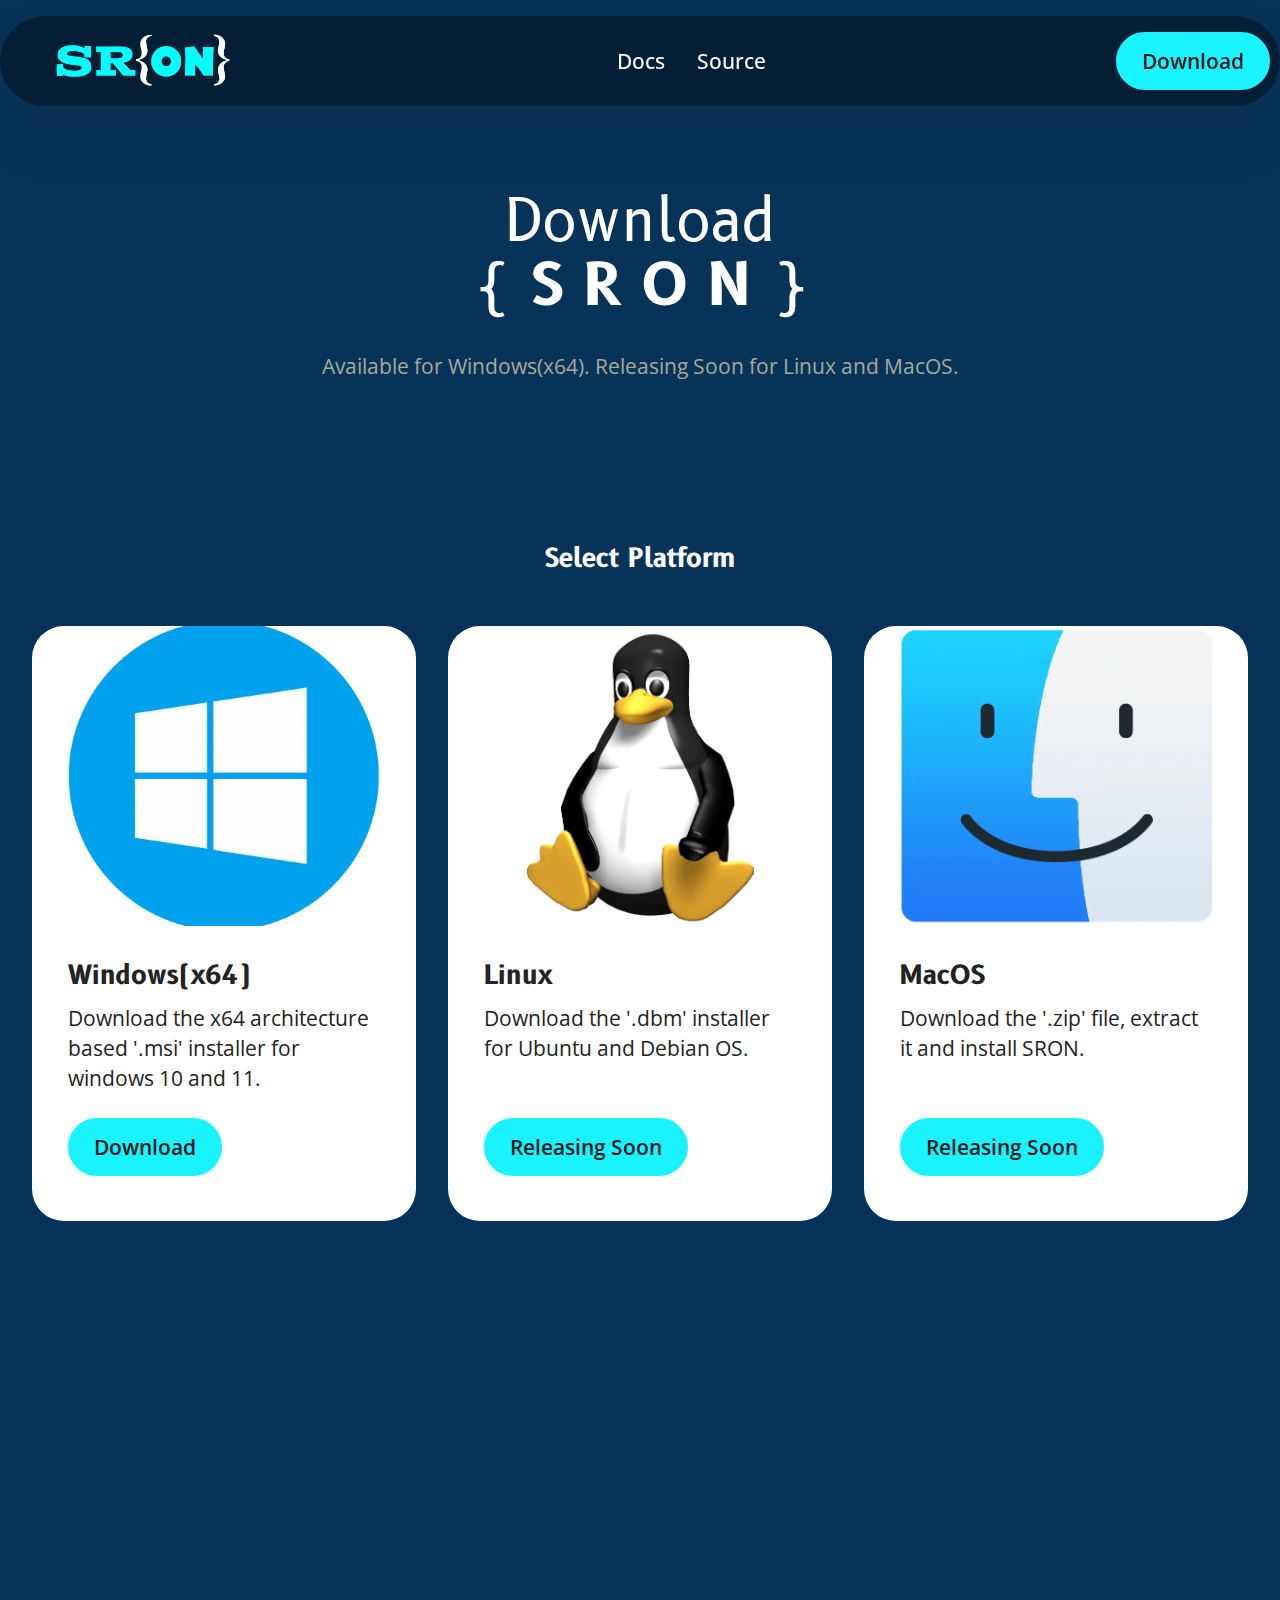
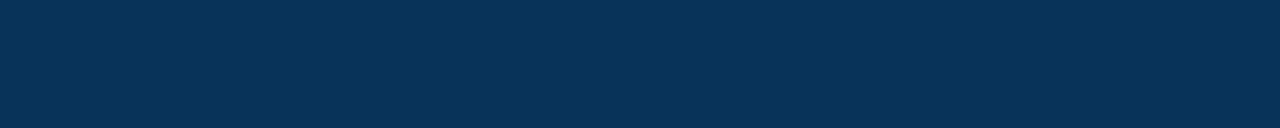
==== commit 837afa48: "Add files via upload" ====
--- a/download.html
+++ b/download.html
@@ -1,206 +1,250 @@
 <!DOCTYPE html>
-<html  >
+<html>
+
 <head>
-  <!-- Site made with Mobirise Website Builder v5.9.18, https://mobirise.com -->
-  <meta charset="UTF-8">
-  <meta http-equiv="X-UA-Compatible" content="IE=edge">
-  <meta name="generator" content="Mobirise v5.9.18, mobirise.com">
-  <meta name="viewport" content="width=device-width, initial-scale=1, minimum-scale=1">
-  <link rel="shortcut icon" href="assets/images/favicon-128x128.png" type="image/x-icon">
-  <meta name="description" content="SRON - Blazingly Fast, Optimized, Dynamically Typed, Single Treaded, Procedural, Compiled + Interpreted Programming Language">
-  
-  
-  <title>Download SRON</title>
-  <link rel="stylesheet" href="assets/web/assets/mobirise-icons2/mobirise2.css">
-  <link rel="stylesheet" href="assets/web/assets/mobirise-icons-bold/mobirise-icons-bold.css">
-  <link rel="stylesheet" href="assets/bootstrap/css/bootstrap.min.css">
-  <link rel="stylesheet" href="assets/bootstrap/css/bootstrap-grid.min.css">
-  <link rel="stylesheet" href="assets/bootstrap/css/bootstrap-reboot.min.css">
-  <link rel="stylesheet" href="assets/animatecss/animate.css">
-  <link rel="stylesheet" href="assets/dropdown/css/style.css">
-  <link rel="stylesheet" href="assets/socicon/css/styles.css">
-  <link rel="stylesheet" href="assets/theme/css/style.css">
-  <link rel="preload" href="https://fonts.googleapis.com/css?family=B612:400,400i,700,700i&display=swap" as="style" onload="this.onload=null;this.rel='stylesheet'">
-  <noscript><link rel="stylesheet" href="https://fonts.googleapis.com/css?family=B612:400,400i,700,700i&display=swap"></noscript>
-  <link rel="preload" href="https://fonts.googleapis.com/css?family=Open+Sans:300,400,500,600,700,800,300i,400i,500i,600i,700i,800i&display=swap" as="style" onload="this.onload=null;this.rel='stylesheet'">
-  <noscript><link rel="stylesheet" href="https://fonts.googleapis.com/css?family=Open+Sans:300,400,500,600,700,800,300i,400i,500i,600i,700i,800i&display=swap"></noscript>
-  <link rel="preload" as="style" href="assets/mobirise/css/mbr-additional.css?v=hbHsgL"><link rel="stylesheet" href="assets/mobirise/css/mbr-additional.css?v=hbHsgL" type="text/css">
-
-  
-  
-  
+	<!-- Site made with Mobirise Website Builder v5.9.18, https://mobirise.com -->
+	<meta charset="UTF-8">
+	<meta http-equiv="X-UA-Compatible" content="IE=edge">
+	<meta name="generator" content="Mobirise v5.9.18, mobirise.com">
+	<meta name="viewport" content="width=device-width, initial-scale=1, minimum-scale=1">
+	<link rel="shortcut icon" href="assets/images/favicon-128x128.png" type="image/x-icon">
+	<meta name="description"
+		content="SRON - Blazingly Fast, Optimized, Dynamically Typed, Single Treaded, Procedural, Compiled + Interpreted Programming Language">
+
+
+	<title>Download SRON</title>
+	<link rel="stylesheet" href="assets/web/assets/mobirise-icons2/mobirise2.css">
+	<link rel="stylesheet" href="assets/web/assets/mobirise-icons-bold/mobirise-icons-bold.css">
+	<link rel="stylesheet" href="assets/bootstrap/css/bootstrap.min.css">
+	<link rel="stylesheet" href="assets/bootstrap/css/bootstrap-grid.min.css">
+	<link rel="stylesheet" href="assets/bootstrap/css/bootstrap-reboot.min.css">
+	<link rel="stylesheet" href="assets/animatecss/animate.css">
+	<link rel="stylesheet" href="assets/dropdown/css/style.css">
+	<link rel="stylesheet" href="assets/socicon/css/styles.css">
+	<link rel="stylesheet" href="assets/theme/css/style.css">
+	<link rel="preload" href="https://fonts.googleapis.com/css?family=B612:400,400i,700,700i&display=swap" as="style"
+		onload="this.onload=null;this.rel='stylesheet'">
+	<noscript>
+		<link rel="stylesheet" href="https://fonts.googleapis.com/css?family=B612:400,400i,700,700i&display=swap">
+	</noscript>
+	<link rel="preload"
+		href="https://fonts.googleapis.com/css?family=Open+Sans:300,400,500,600,700,800,300i,400i,500i,600i,700i,800i&display=swap"
+		as="style" onload="this.onload=null;this.rel='stylesheet'">
+	<noscript>
+		<link rel="stylesheet"
+			href="https://fonts.googleapis.com/css?family=Open+Sans:300,400,500,600,700,800,300i,400i,500i,600i,700i,800i&display=swap">
+	</noscript>
+	<link rel="preload" as="style" href="assets/mobirise/css/mbr-additional.css?v=hbHsgL">
+	<link rel="stylesheet" href="assets/mobirise/css/mbr-additional.css?v=hbHsgL" type="text/css">
+
+
+
+
 </head>
+
 <body>
-  
-  <section data-bs-version="5.1" class="menu menu1 cid-uccBBgouyg" once="menu" id="menu01-w">
+
+	<section data-bs-version="5.1" class="menu menu1 cid-uccBBgouyg" once="menu" id="menu01-w">
+
+
+		<nav class="navbar navbar-dropdown navbar-fixed-top navbar-expand-lg">
+			<div class="container">
+				<div class="navbar-brand">
+					<span class="navbar-logo">
+						<a href="index.html">
+							<img src="assets/images/sron-transparent-1.webp" alt="SRON Logo" style="height: 4.1rem;">
+						</a>
+					</span>
+
+				</div>
+				<button class="navbar-toggler" type="button" data-toggle="collapse" data-bs-toggle="collapse"
+					data-target="#navbarSupportedContent" data-bs-target="#navbarSupportedContent"
+					aria-controls="navbarNavAltMarkup" aria-expanded="false" aria-label="Toggle navigation">
+					<div class="hamburger">
+						<span></span>
+						<span></span>
+						<span></span>
+						<span></span>
+					</div>
+				</button>
+				<div class="collapse navbar-collapse" id="navbarSupportedContent">
+					<ul class="navbar-nav nav-dropdown" data-app-modern-menu="true">
+						<li class="nav-item">
+							<a class="nav-link link text-warning display-4" href="https://sron.gitbook.io/docs"
+								aria-expanded="false" target="_blank">Docs</a>
+						</li>
+						<li class="nav-item">
+							<a class="nav-link link text-warning display-4" href="https://github.com/saksham-joshi/SRON"
+								target="_blank">Source</a>
+						</li>
+					</ul>
+
+					<div class="navbar-buttons mbr-section-btn"><a class="btn btn-primary display-4"
+							href="download.html" target="_blank">Download</a></div>
+				</div>
+			</div>
+		</nav>
+	</section>
+
+	<section data-bs-version="5.1" class="header16 cid-uccBBgJEHS" id="header16-x">
+
+
+
+
+
+		<div class="text-center container-fluid">
+
+			<div class="row justify-content-center">
+				<div class="col-md-12 col-lg-9">
+					<h1 class="mbr-section-title mbr-fonts-style mt-4 display-1">Download<br>{ <strong>S R O N</strong>
+						}</h1>
+					<p class="mbr-text mbr-fonts-style mt-4 display-7">Available for Windows(x64). Releasing Soon for
+						Linux and MacOS.</p>
+
+				</div>
+			</div>
+		</div>
+	</section>
+
+	<section data-bs-version="5.1" class="features4 start cid-uccBTXT3EG" id="features04-13">
+
+
+		<div class="container">
+			<div class="row justify-content-center">
+				<div class="col-12 content-head">
+					<div class="mbr-section-head mb-5">
+						<h4 class="mbr-section-title mbr-fonts-style align-center mb-0 display-5"><strong>Select
+								Platform</strong></h4>
+
+
+					</div>
+				</div>
+			</div>
+			<div class="row">
+				<div class="item features-image col-12 col-md-6 col-lg-4">
+					<div class="item-wrapper">
+						<div class="item-img">
+							<img src="assets/images/windows-os-logo-icon-134674-512x512.webp" alt="window_logo">
+						</div>
+						<div class="item-content">
+							<h5 class="item-title mbr-fonts-style display-5"><strong>Windows(x64)</strong></h5>
+							<p class="mbr-text mbr-fonts-style display-7">Download the x64 architecture based '.msi'
+								installer for windows 10 and 11.</p>
+							<div class="mbr-section-btn item-footer"><a href=""
+									class="btn item-btn btn-primary display-7">Download</a></div>
+						</div>
+
+					</div>
+				</div>
+				<div class="item features-image col-12 col-md-6 col-lg-4">
+					<div class="item-wrapper">
+						<div class="item-img">
+							<img src="assets/images/linux-logo-png-photo-815x652.webp" alt="linux_logo">
+						</div>
+						<div class="item-content">
+							<h5 class="item-title mbr-fonts-style display-5"><strong>Linux</strong></h5>
+							<p class="mbr-text mbr-fonts-style display-7">
+								Download the '.dbm' installer for Ubuntu and Debian OS.</p>
+							<div class="mbr-section-btn item-footer"><a href=""
+									class="btn item-btn btn-primary display-7">Releasing Soon</a></div>
+						</div>
+					</div>
+				</div>
+				<div class="item features-image col-12 col-md-6 col-lg-4">
+					<div class="item-wrapper">
+						<div class="item-img">
+							<img src="assets/images/pngegg-2-815x815.webp" alt="MacOs_logo">
+						</div>
+						<div class="item-content">
+							<h5 class="item-title mbr-fonts-style display-5"><strong>MacOS</strong></h5>
+							<p class="mbr-text mbr-fonts-style display-7">
+								Download the '.zip' file, extract it and install SRON.<br>
+							</p>
+							<div class="mbr-section-btn item-footer"><a href=""
+									class="btn item-btn btn-primary display-7">Releasing Soon</a></div>
+						</div>
+					</div>
+				</div>
+			</div>
+		</div>
+	</section>
+
+	<section data-bs-version="5.1" class="footer3 cid-uccBBiaoMQ" once="footers" id="footer03-12">
+
+
+
+
+
+		<div class="container">
+			<div class="row">
+				<div class="row-links">
+					<ul class="header-menu">
+
+
+
+
+						<li class="header-menu-item mbr-fonts-style display-5"><a href="https://sron.gitbook.io/docs"
+								class="text-primary" target="_blank">Docs</a></li>
+						<li class="header-menu-item mbr-fonts-style display-5"><a
+								href="https://sron.gitbook.io/docs/sample-codes" class="text-primary"
+								target="_blank">Sample</a></li>
+						<li class="header-menu-item mbr-fonts-style display-5"><a href="index.html" class="text-primary"
+								target="_blank">Home</a></li>
+						<li class="header-menu-item mbr-fonts-style display-5"><a
+								href="https://www.linkedin.com/newsletters/7194010678465040385/" class="text-primary"
+								target="_blank">Blogs</a>
+						</li>
+					</ul>
+				</div>
+
+				<div class="col-12 mt-4">
+					<div class="social-row">
+						<div class="soc-item">
+							<a href="https://sron.gitbook.io/docs/donate" target="_blank">
+								<span class="mbr-iconfont display-7 mobi-mbri-cash mobi-mbri"></span>
+							</a>
+						</div>
+						<div class="soc-item">
+							<a href="https://x.com/sakshamjoshi27" target="_blank">
+								<span class="mbr-iconfont socicon-twitter socicon"></span>
+							</a>
+						</div>
+						<div class="soc-item">
+							<a href="https://www.instagram.com/sakshamjoshi27/" target="_blank">
+								<span class="mbr-iconfont socicon-instagram socicon"></span>
+							</a>
+						</div>
+						<div class="soc-item">
+							<a href="https://linkedin.com/in/sakshamjoshi27" target="_blank">
+								<span class="mbr-iconfont socicon-linkedin socicon"></span>
+							</a>
+						</div>
+						<div class="soc-item">
+							<a href="https://github.com/saksham-joshi/SRON" target="_blank">
+								<span class="mbr-iconfont mbrib-github"></span>
+							</a>
+						</div>
+					</div>
+				</div>
+				<div class="col-12 mt-5">
+					<p class="mbr-fonts-style copyright display-7">
+						© <em>Copyright</em>&nbsp; <strong>Saksham Joshi</strong> <em>- All Rights Reserved
+						</em></p>
+				</div>
+			</div>
+		</div>
+	</section>
 	
-
-	<nav class="navbar navbar-dropdown navbar-fixed-top navbar-expand-lg">
-		<div class="container">
-			<div class="navbar-brand">
-				<span class="navbar-logo">
-					<a href="index.html">
-						<img src="assets/images/sron-transparent-1.webp" alt="SRON Logo" style="height: 4.1rem;">
-					</a>
-				</span>
-				
-			</div>
-			<button class="navbar-toggler" type="button" data-toggle="collapse" data-bs-toggle="collapse" data-target="#navbarSupportedContent" data-bs-target="#navbarSupportedContent" aria-controls="navbarNavAltMarkup" aria-expanded="false" aria-label="Toggle navigation">
-				<div class="hamburger">
-					<span></span>
-					<span></span>
-					<span></span>
-					<span></span>
-				</div>
-			</button>
-			<div class="collapse navbar-collapse" id="navbarSupportedContent">
-				<ul class="navbar-nav nav-dropdown" data-app-modern-menu="true"><li class="nav-item">
-						<a class="nav-link link text-warning display-4" href="https://sron.gitbook.io/docs" aria-expanded="false" target="_blank">Docs</a>
-					</li>
-					<li class="nav-item">
-						<a class="nav-link link text-warning display-4" href="https://github.com/saksham-joshi/SRON" target="_blank">Source</a>
-					</li></ul>
-				
-				<div class="navbar-buttons mbr-section-btn"><a class="btn btn-primary display-4" href="download.html" target="_blank">Download</a></div>
-			</div>
-		</div>
-	</nav>
-</section>
-
-<section data-bs-version="5.1" class="header16 cid-uccBBgJEHS" id="header16-x">
-  
-
-  
-  
-
-  <div class="text-center container-fluid">
-    
-    <div class="row justify-content-center">
-      <div class="col-md-12 col-lg-9">
-        <h1 class="mbr-section-title mbr-fonts-style mt-4 display-1">Download<br>{ <strong>S R O N</strong> }</h1>
-        <p class="mbr-text mbr-fonts-style mt-4 display-7">Available for Windows(x64). Releasing Soon for Linux and MacOS.</p>
-        
-      </div>
-    </div>
-  </div>
-</section>
-
-<section data-bs-version="5.1" class="features4 start cid-uccBTXT3EG" id="features04-13">
-	
-	
-	<div class="container">
-		<div class="row justify-content-center">
-			<div class="col-12 content-head">
-				<div class="mbr-section-head mb-5">
-					<h4 class="mbr-section-title mbr-fonts-style align-center mb-0 display-5"><strong>Select Platform</strong></h4>
-					
-					
-				</div>
-			</div>
-		</div>
-		<div class="row">
-			<div class="item features-image col-12 col-md-6 col-lg-4">
-				<div class="item-wrapper">
-					<div class="item-img">
-						<img src="assets/images/windows-os-logo-icon-134674-512x512.webp" alt="window_logo">
-					</div>
-					<div class="item-content">
-						<h5 class="item-title mbr-fonts-style display-5"><strong>Windows(x64)</strong></h5>
-						<p class="mbr-text mbr-fonts-style display-7">Download the x64 architecture based '.msi' installer for windows 10 and 11.</p>
-						<div class="mbr-section-btn item-footer"><a href="" class="btn item-btn btn-primary display-7">Download</a></div>
-					</div>
-
-				</div>
-			</div>
-			<div class="item features-image col-12 col-md-6 col-lg-4">
-				<div class="item-wrapper">
-					<div class="item-img">
-						<img src="assets/images/linux-logo-png-photo-815x652.webp" alt="linux_logo">
-					</div>
-					<div class="item-content">
-						<h5 class="item-title mbr-fonts-style display-5"><strong>Linux</strong></h5>
-						<p class="mbr-text mbr-fonts-style display-7">
-							Download the '.dbm' installer for Ubuntu and Debian OS.</p>
-						<div class="mbr-section-btn item-footer"><a href="" class="btn item-btn btn-primary display-7">Releasing Soon</a></div>
-					</div>
-				</div>
-			</div>
-			<div class="item features-image col-12 col-md-6 col-lg-4">
-				<div class="item-wrapper">
-					<div class="item-img">
-						<img src="assets/images/pngegg-2-815x815.webp" alt="MacOs_logo">
-					</div>
-					<div class="item-content">
-						<h5 class="item-title mbr-fonts-style display-5"><strong>MacOS</strong></h5>
-						<p class="mbr-text mbr-fonts-style display-7">
-							Download the '.zip' file, extract it and install SRON.<br>
-						</p>
-						<div class="mbr-section-btn item-footer"><a href="" class="btn item-btn btn-primary display-7">Releasing Soon</a></div>
-					</div>
-				</div>
-			</div>
-		</div>
-	</div>
-</section>
-
-<section data-bs-version="5.1" class="footer3 cid-uccBBiaoMQ" once="footers" id="footer03-12">
-
-        
-
-    
-
-    <div class="container">
-        <div class="row">
-            <div class="row-links">
-                <ul class="header-menu">
-                  
-                  
-                  
-                  
-                <li class="header-menu-item mbr-fonts-style display-5"><a href="https://sron.gitbook.io/docs" class="text-primary" target="_blank">Docs</a></li><li class="header-menu-item mbr-fonts-style display-5"><a href="https://sron.gitbook.io/docs/sample-codes" class="text-primary" target="_blank">Sample</a></li><li class="header-menu-item mbr-fonts-style display-5"><a href="index.html" class="text-primary" target="_blank">Home</a></li><li class="header-menu-item mbr-fonts-style display-5"><a href="https://www.linkedin.com/newsletters/7194010678465040385/" class="text-primary" target="_blank">Blogs</a>
-                  </li></ul>
-              </div>
-
-            <div class="col-12 mt-4">
-                <div class="social-row">
-                    <div class="soc-item">
-                        <a href="https://sron.gitbook.io/docs/donate" target="_blank">
-                            <span class="mbr-iconfont display-7 mobi-mbri-cash mobi-mbri"></span>
-                        </a>
-                    </div>
-                    <div class="soc-item">
-                        <a href="https://x.com/sakshamjoshi27" target="_blank">
-                            <span class="mbr-iconfont socicon-twitter socicon"></span>
-                        </a>
-                    </div>
-                    <div class="soc-item">
-                        <a href="https://www.instagram.com/sakshamjoshi27/" target="_blank">
-                            <span class="mbr-iconfont socicon-instagram socicon"></span>
-                        </a>
-                    </div>
-                    <div class="soc-item">
-                        <a href="https://linkedin.com/in/sakshamjoshi27" target="_blank">
-                            <span class="mbr-iconfont socicon-linkedin socicon"></span>
-                        </a>
-                    </div>
-                    <div class="soc-item">
-                        <a href="https://github.com/saksham-joshi/SRON" target="_blank">
-                            <span class="mbr-iconfont mbrib-github"></span>
-                        </a>
-                    </div>
-                </div>
-            </div>
-            <div class="col-12 mt-5">
-                <p class="mbr-fonts-style copyright display-7">
-                    © <em>Copyright</em>&nbsp; <strong>Saksham Joshi</strong> <em>- All Rights Reserved
-                </em></p>
-            </div>
-        </div>
-    </div>
-</section><section class="display-7" style="padding: 0;align-items: center;justify-content: center;flex-wrap: wrap;    align-content: center;display: flex;position: relative;height: 4rem;"><a href="https://mobiri.se/3220496" style="flex: 1 1;height: 4rem;position: absolute;width: 100%;z-index: 1;"><img alt="Mobirise.com" style="height: 4rem;" src="[data-uri]"></a><p style="margin: 0;text-align: center;" class="display-7">Made with &#8204;</p><a style="z-index:1" href="https://mobirise.com">Mobirise.com </a></section><script src="assets/bootstrap/js/bootstrap.bundle.min.js"></script>  <script src="assets/smoothscroll/smooth-scroll.js"></script>  <script src="assets/ytplayer/index.js"></script>  <script src="assets/dropdown/js/navbar-dropdown.js"></script>  <script src="assets/theme/js/script.js"></script>  
-  
-  
- <div id="scrollToTop" class="scrollToTop mbr-arrow-up"><a style="text-align: center;"><i class="mbr-arrow-up-icon mbr-arrow-up-icon-cm cm-icon cm-icon-smallarrow-up"></i></a></div>
-    <input name="animation" type="hidden">
-  </body>
+	<script src="assets/bootstrap/js/bootstrap.bundle.min.js"></script>
+	<script src="assets/smoothscroll/smooth-scroll.js"></script>
+	<script src="assets/ytplayer/index.js"></script>
+	<script src="assets/dropdown/js/navbar-dropdown.js"></script>
+	<script src="assets/theme/js/script.js"></script>
+
+
+	<div id="scrollToTop" class="scrollToTop mbr-arrow-up"><a style="text-align: center;"><i
+				class="mbr-arrow-up-icon mbr-arrow-up-icon-cm cm-icon cm-icon-smallarrow-up"></i></a></div>
+	<input name="animation" type="hidden">
+</body>
+
 </html>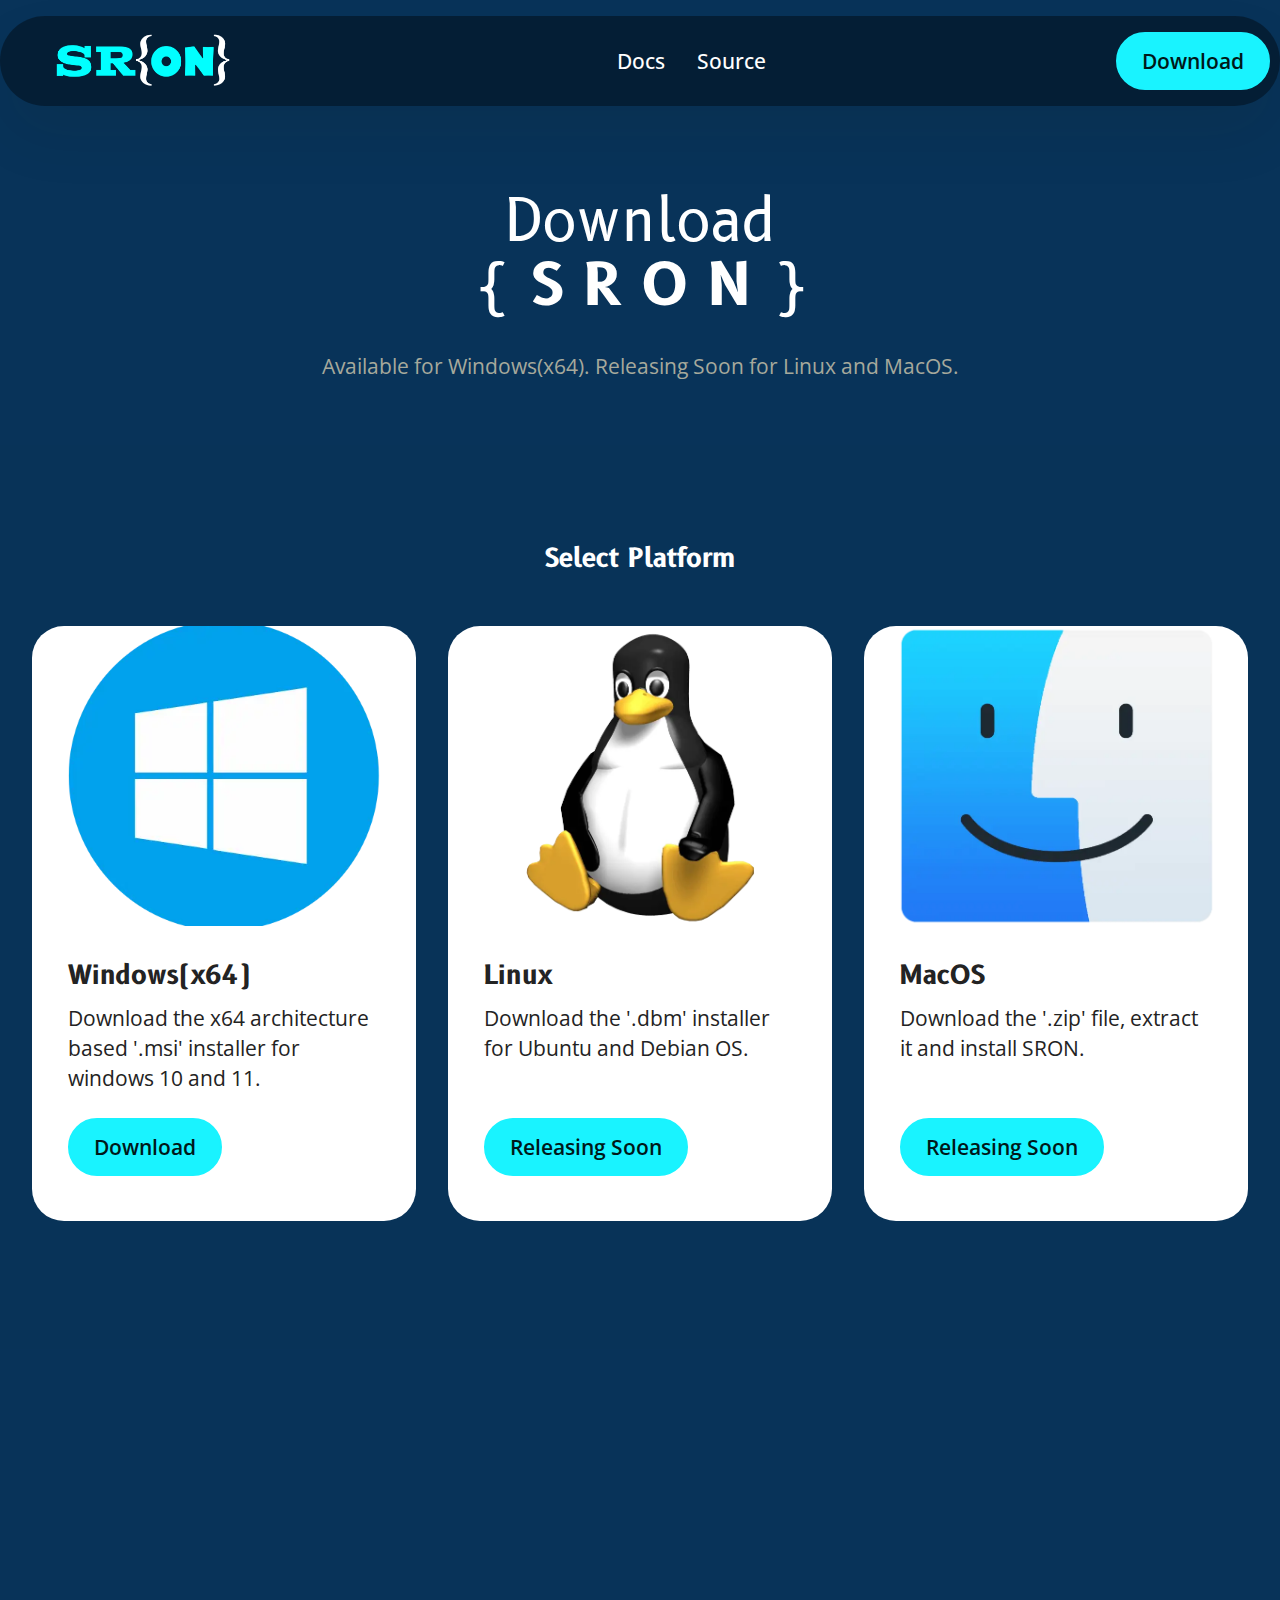
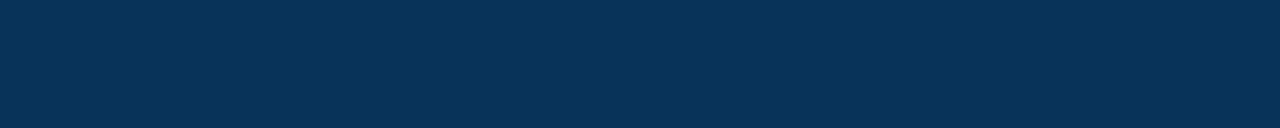
==== commit a00a9c48: "Add files via upload" ====
--- a/download.html
+++ b/download.html
@@ -34,8 +34,8 @@
 		<link rel="stylesheet"
 			href="https://fonts.googleapis.com/css?family=Open+Sans:300,400,500,600,700,800,300i,400i,500i,600i,700i,800i&display=swap">
 	</noscript>
-	<link rel="preload" as="style" href="assets/mobirise/css/mbr-additional.css?v=hbHsgL">
-	<link rel="stylesheet" href="assets/mobirise/css/mbr-additional.css?v=hbHsgL" type="text/css">
+	<link rel="preload" as="style" href="assets/mobirise/css/mbr-additional.css?v=N5Jppr">
+	<link rel="stylesheet" href="assets/mobirise/css/mbr-additional.css?v=N5Jppr" type="text/css">
 
 
 
@@ -47,7 +47,7 @@
 	<section data-bs-version="5.1" class="menu menu1 cid-uccBBgouyg" once="menu" id="menu01-w">
 
 
-		<nav class="navbar navbar-dropdown navbar-fixed-top navbar-expand-lg">
+		<nav class="navbar navbar-dropdown navbar-expand-lg">
 			<div class="container">
 				<div class="navbar-brand">
 					<span class="navbar-logo">
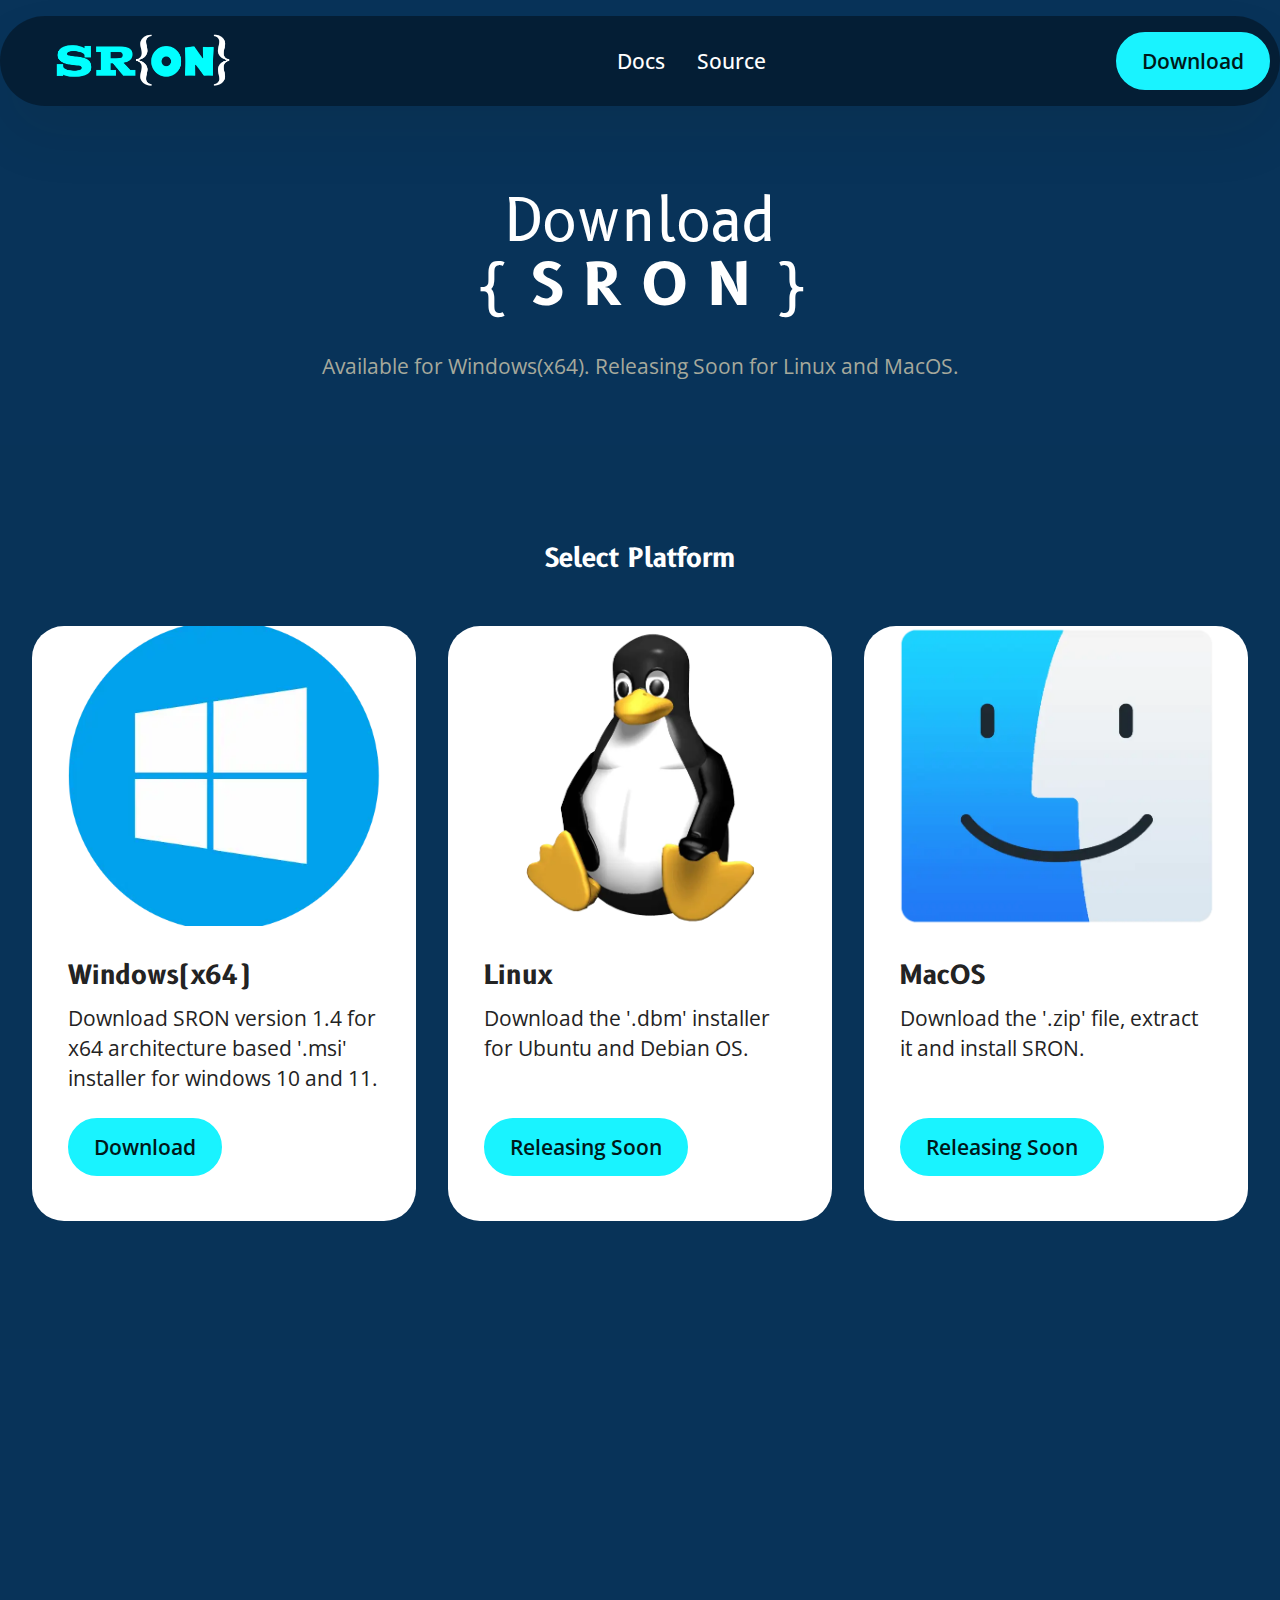
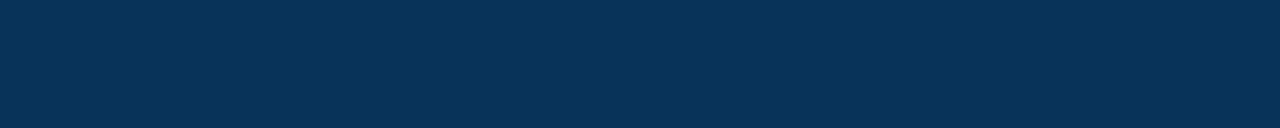
==== commit 895c50ae: "updated Sron version 1.4 zip file" ====
--- a/download.html
+++ b/download.html
@@ -128,9 +128,9 @@
 						</div>
 						<div class="item-content">
 							<h5 class="item-title mbr-fonts-style display-5"><strong>Windows(x64)</strong></h5>
-							<p class="mbr-text mbr-fonts-style display-7">Download the x64 architecture based '.msi'
+							<p class="mbr-text mbr-fonts-style display-7">Download SRON version 1.4 for x64 architecture based '.msi'
 								installer for windows 10 and 11.</p>
-							<div class="mbr-section-btn item-footer"><a href=""
+							<div class="mbr-section-btn item-footer"><a download="./assets/installer/SRON-v1.4-x64-setup.zip" href="./assets/installer/SRON-v1.4-x64-setup.zip"
 									class="btn item-btn btn-primary display-7">Download</a></div>
 						</div>
 
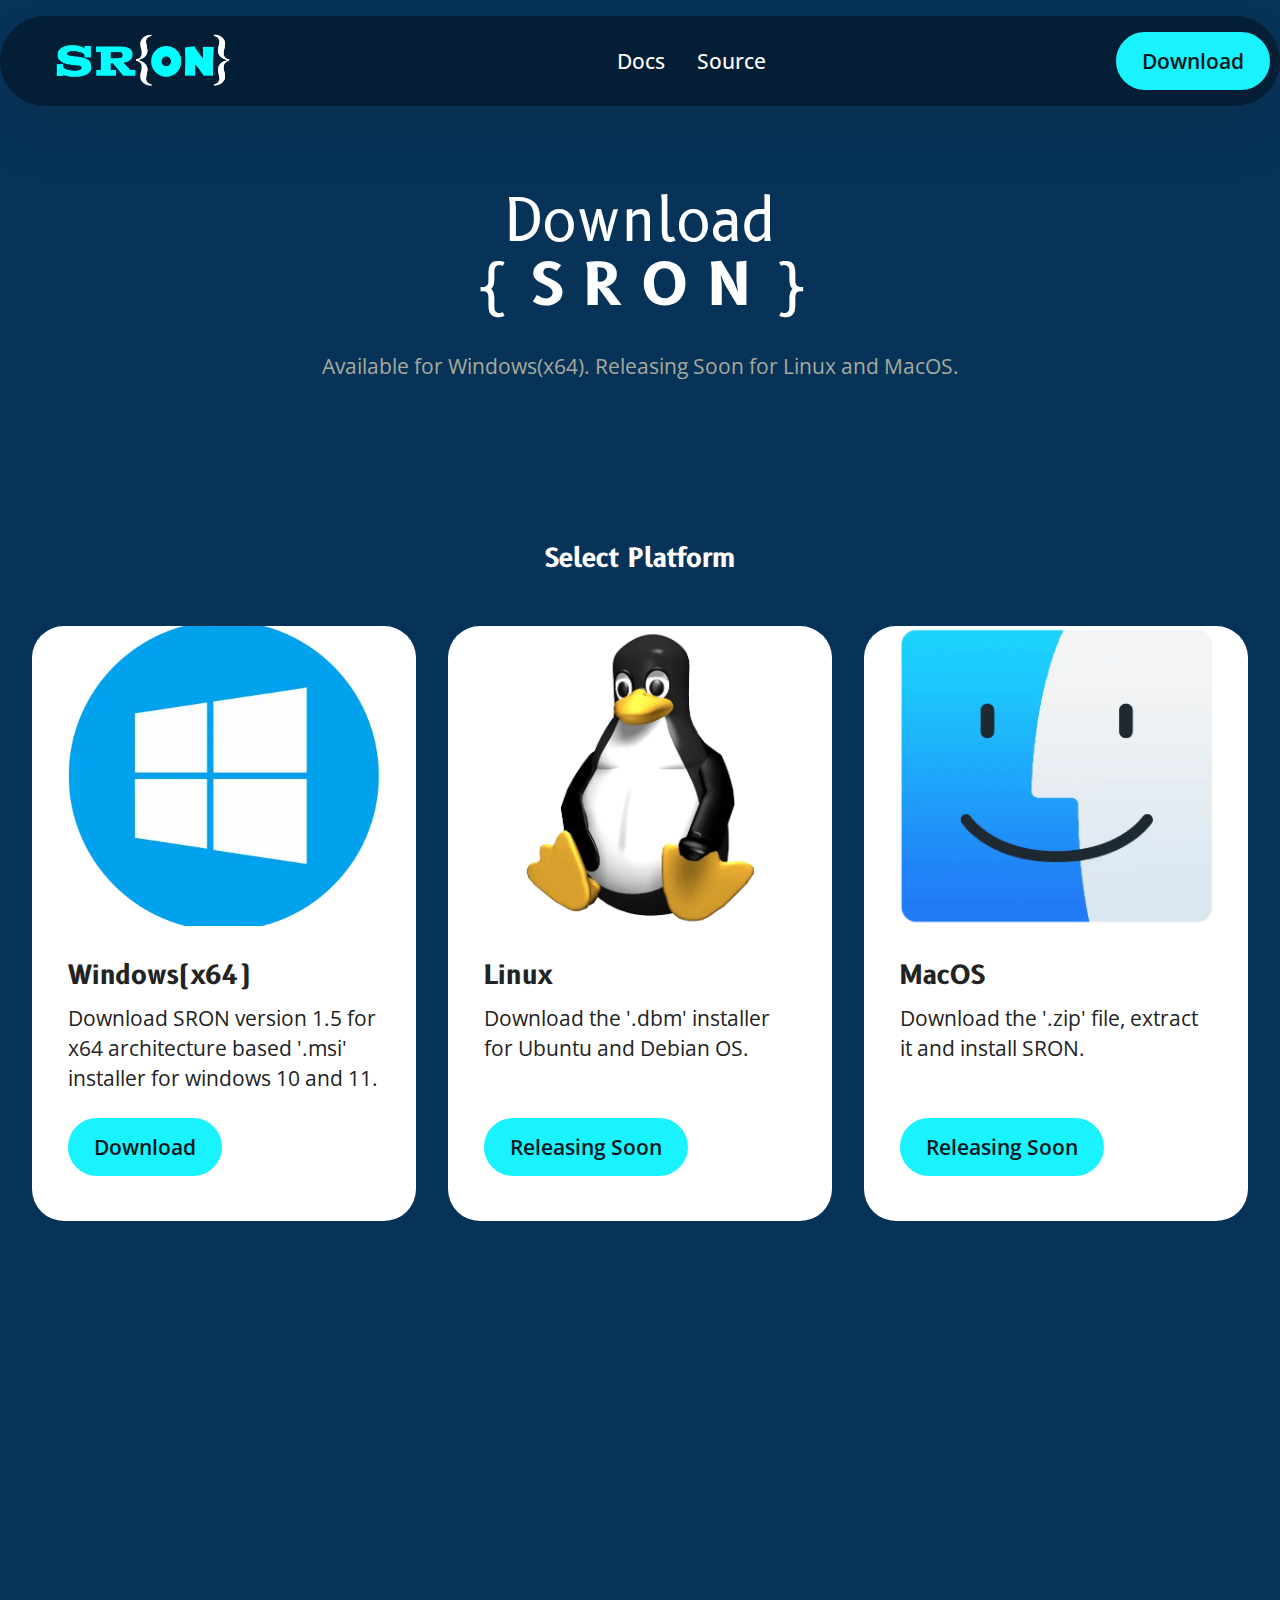
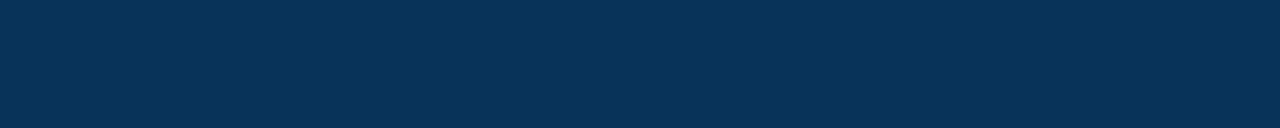
==== commit 0bdd4f7e: "Updated to Version 1.5" ====
--- a/download.html
+++ b/download.html
@@ -128,9 +128,9 @@
 						</div>
 						<div class="item-content">
 							<h5 class="item-title mbr-fonts-style display-5"><strong>Windows(x64)</strong></h5>
-							<p class="mbr-text mbr-fonts-style display-7">Download SRON version 1.4 for x64 architecture based '.msi'
+							<p class="mbr-text mbr-fonts-style display-7">Download SRON version 1.5 for x64 architecture based '.msi'
 								installer for windows 10 and 11.</p>
-							<div class="mbr-section-btn item-footer"><a download="./assets/installer/SRON-v1.4-x64-setup.zip" href="./assets/installer/SRON-v1.4-x64-setup.zip"
+							<div class="mbr-section-btn item-footer"><a download="./SRON-v1.5-x64-setup.zip" href="./SRON-v1.5-x64-setup.zip"
 									class="btn item-btn btn-primary display-7">Download</a></div>
 						</div>
 
